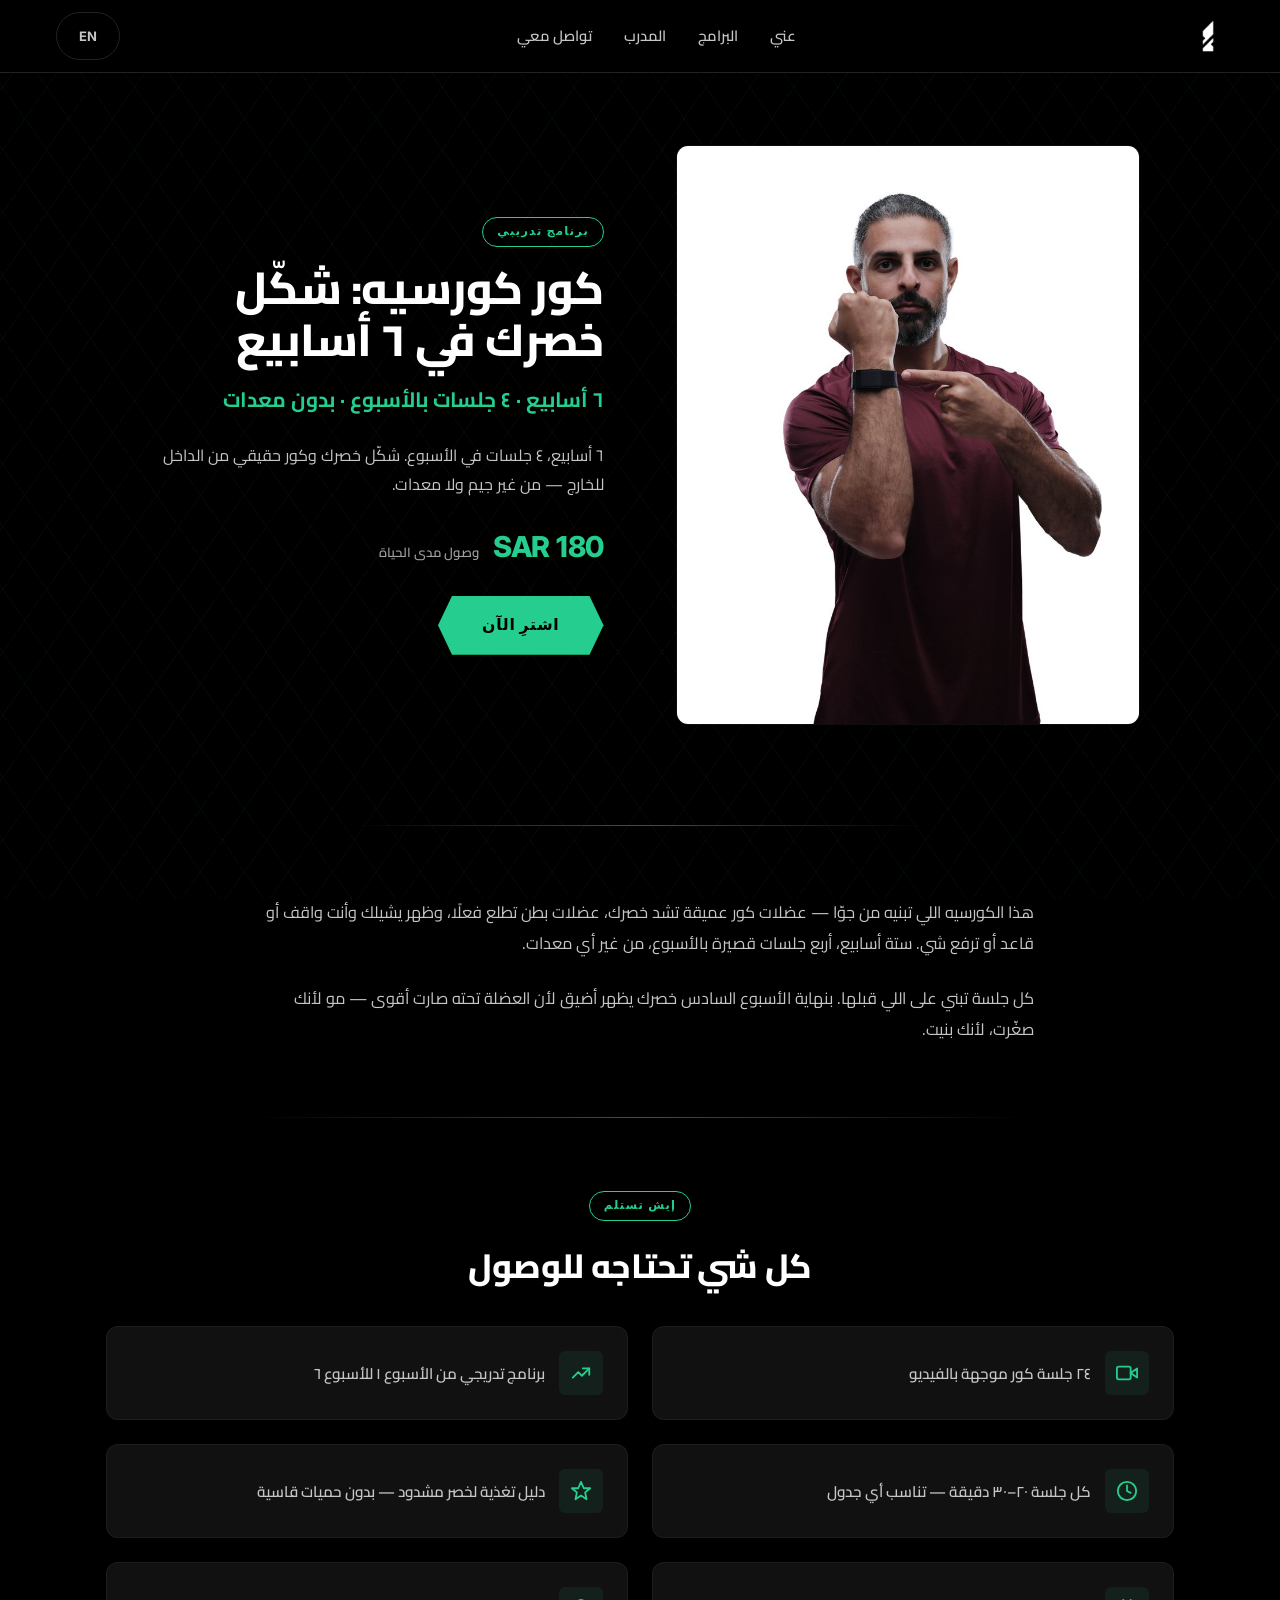
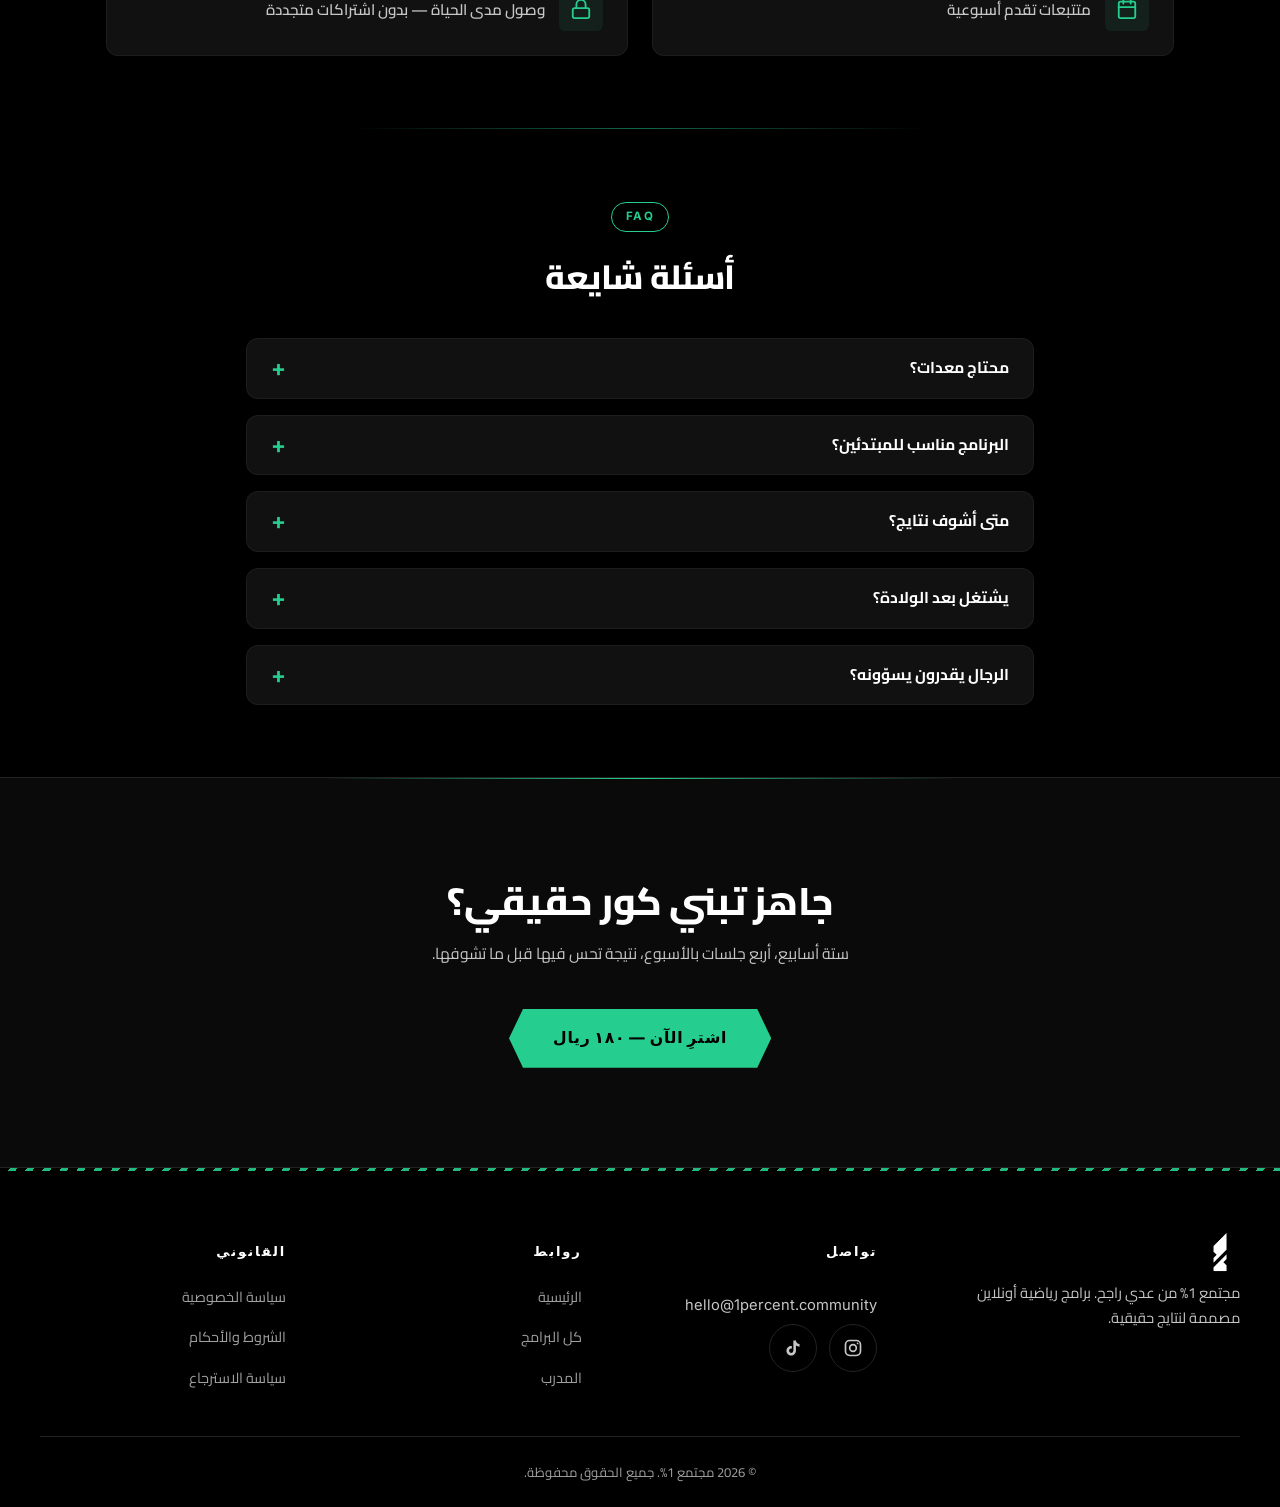
==== corset-core/index.html @ 0f35cfda "Add program landing pages with Buy Now flow Build bilingual subpages for the 3 live programs (corset" ====
<!DOCTYPE html>
<html lang="ar" dir="rtl">
<head>
<meta charset="utf-8">
<meta name="viewport" content="width=device-width, initial-scale=1, maximum-scale=1">
<title>Corset Core — 1% Community</title>
<meta name="description" content="6 weeks, 4 sessions a week. Sculpt your waist and build a real core from the inside out — no gym, no equipment.">
<meta property="og:title" content="Corset Core: 6-Week Waist & Ab Sculpt">
<meta property="og:description" content="Sculpt your waist, build a real core — 6 weeks, no equipment.">
<meta property="og:type" content="website">
<meta property="og:url" content="https://training.1percent.community/corset-core/">
<meta property="og:image" content="/assets/images/program_3.jpg">
<link rel="icon" type="image/png" href="/favicon.png">
<link rel="alternate icon" href="/favicon.ico">
<link rel="apple-touch-icon" href="/favicon.png">
<link rel="preconnect" href="https://fonts.googleapis.com">
<link rel="preconnect" href="https://fonts.gstatic.com" crossorigin>
<link href="https://fonts.googleapis.com/css2?family=Cairo:wght@400;600;700;800&family=Inter:wght@400;600;700;800&display=swap" rel="stylesheet">
<link rel="stylesheet" href="/assets/css/style.css">
</head>
<body>

<!-- ==================== Header ==================== -->
<header class="site-header" id="top">
  <div class="header-inner">
    <a href="/" class="logo" aria-label="1% Community">
      <img src="/assets/images/logo_white.png" alt="1% Community" width="160" height="40">
    </a>

    <nav class="site-nav" id="site-nav" aria-label="Primary">
      <a class="nav-link" href="/#about">
        <span data-lang="ar">عني</span>
        <span data-lang="en">About me</span>
      </a>
      <a class="nav-link" href="/#programs">
        <span data-lang="ar">البرامج</span>
        <span data-lang="en">Programs</span>
      </a>
      <a class="nav-link" href="/#trainer">
        <span data-lang="ar">المدرب</span>
        <span data-lang="en">Coach</span>
      </a>
      <a class="nav-link" href="/#contact">
        <span data-lang="ar">تواصل معي</span>
        <span data-lang="en">Contact me</span>
      </a>
    </nav>

    <div class="header-actions">
      <button id="nav-toggle" class="btn-nav-toggle" type="button" aria-label="Toggle menu" aria-controls="site-nav" aria-expanded="false">
        <svg viewBox="0 0 24 24" aria-hidden="true" fill="none" stroke="currentColor" stroke-width="2" stroke-linecap="round">
          <line x1="3" y1="6" x2="21" y2="6"/>
          <line x1="3" y1="12" x2="21" y2="12"/>
          <line x1="3" y1="18" x2="21" y2="18"/>
        </svg>
      </button>
      <button id="lang-toggle" class="btn-lang" type="button" aria-label="Toggle language">
        <span data-lang="ar">EN</span>
        <span data-lang="en">عربي</span>
      </button>
    </div>
  </div>
</header>

<!-- ==================== Program Hero ==================== -->
<section class="program-hero">
  <div class="program-hero-inner">
    <figure class="program-hero-photo">
      <img src="/assets/images/program_3.jpg" alt="Corset Core"
           data-editable-src="programs.corset_core.image">
    </figure>
    <div class="program-hero-body">
      <span class="program-hero-kicker">
        <span data-lang="ar">برنامج تدريبي</span>
        <span data-lang="en">Training Program</span>
      </span>
      <h1 class="program-hero-title">
        <span data-lang="ar" data-editable="programs.corset_core.title.ar">كور كورسيه: شكّل خصرك في ٦ أسابيع</span>
        <span data-lang="en" data-editable="programs.corset_core.title.en">Corset Core: 6-Week Waist &amp; Ab Sculpt</span>
      </h1>
      <p class="program-hero-sub">
        <span data-lang="ar">٦ أسابيع · ٤ جلسات بالأسبوع · بدون معدات</span>
        <span data-lang="en">6 Weeks · 4 Sessions a Week · No Equipment</span>
      </p>
      <p class="program-hero-desc">
        <span data-lang="ar" data-editable="programs.corset_core.description.ar">٦ أسابيع، ٤ جلسات في الأسبوع. شكّل خصرك وكور حقيقي من الداخل للخارج — من غير جيم ولا معدات.</span>
        <span data-lang="en" data-editable="programs.corset_core.description.en">6 weeks, 4 sessions a week. Sculpt your waist and build a real core from the inside out — no gym, no equipment.</span>
      </p>
      <div class="program-meta-row">
        <span class="program-meta-price" data-editable="programs.corset_core.price">180 SAR</span>
        <span class="program-meta-duration">
          <span data-lang="ar">وصول مدى الحياة</span>
          <span data-lang="en">Lifetime access</span>
        </span>
      </div>
      <a href="https://buy.stripe.com/28EdR9fWte9c9nid6R77O00" class="btn">
        <span data-lang="ar">اشترِ الآن</span>
        <span data-lang="en">Buy Now</span>
      </a>
    </div>
  </div>
</section>

<!-- ==================== Full Description ==================== -->
<section class="program-description">
  <p>
    <span data-lang="ar">هذا الكورسيه اللي تبنيه من جوّا — عضلات كور عميقة تشد خصرك، عضلات بطن تطلع فعلًا، وظهر يشيلك وأنت واقف أو قاعد أو ترفع شي. ستة أسابيع، أربع جلسات قصيرة بالأسبوع، من غير أي معدات.</span>
    <span data-lang="en">This is the corset you build from the inside — deep core that pulls your midsection in, abs that actually show, a spine that holds you up when you stand, sit, and lift. Six weeks, four short sessions a week, no equipment.</span>
  </p>
  <p>
    <span data-lang="ar">كل جلسة تبني على اللي قبلها. بنهاية الأسبوع السادس خصرك يظهر أضيق لأن العضلة تحته صارت أقوى — مو لأنك صغّرت، لأنك بنيت.</span>
    <span data-lang="en">Every session stacks on the last. By week six your waist looks narrower because the muscle underneath it got stronger — not because you got smaller, because you got built.</span>
  </p>
</section>

<!-- ==================== What You Get ==================== -->
<section class="benefits-section">
  <div class="section-head">
    <span class="section-label">
      <span data-lang="ar">إيش تستلم</span>
      <span data-lang="en">What you get</span>
    </span>
    <h2 class="section-title">
      <span data-lang="ar">كل شي تحتاجه للوصول</span>
      <span data-lang="en">Everything you need to finish</span>
    </h2>
  </div>

  <div class="benefits-grid">
    <div class="benefit-item">
      <div class="benefit-icon" aria-hidden="true">
        <svg viewBox="0 0 24 24" fill="none" stroke="currentColor" stroke-width="2" stroke-linecap="round" stroke-linejoin="round">
          <polygon points="23 7 16 12 23 17 23 7"/>
          <rect x="1" y="5" width="15" height="14" rx="2" ry="2"/>
        </svg>
      </div>
      <p class="benefit-text">
        <span data-lang="ar">٢٤ جلسة كور موجهة بالفيديو</span>
        <span data-lang="en">24 guided core sessions on HD video</span>
      </p>
    </div>

    <div class="benefit-item">
      <div class="benefit-icon" aria-hidden="true">
        <svg viewBox="0 0 24 24" fill="none" stroke="currentColor" stroke-width="2" stroke-linecap="round" stroke-linejoin="round">
          <polyline points="3 17 9 11 13 15 21 7"/>
          <polyline points="14 7 21 7 21 14"/>
        </svg>
      </div>
      <p class="benefit-text">
        <span data-lang="ar">برنامج تدريجي من الأسبوع ١ للأسبوع ٦</span>
        <span data-lang="en">Progressive 6-week ladder — week 1 to week 6</span>
      </p>
    </div>

    <div class="benefit-item">
      <div class="benefit-icon" aria-hidden="true">
        <svg viewBox="0 0 24 24" fill="none" stroke="currentColor" stroke-width="2" stroke-linecap="round" stroke-linejoin="round">
          <circle cx="12" cy="12" r="10"/>
          <polyline points="12 6 12 12 16 14"/>
        </svg>
      </div>
      <p class="benefit-text">
        <span data-lang="ar">كل جلسة ٢٠–٣٠ دقيقة — تناسب أي جدول</span>
        <span data-lang="en">20–30 minute sessions — fits any schedule</span>
      </p>
    </div>

    <div class="benefit-item">
      <div class="benefit-icon" aria-hidden="true">
        <svg viewBox="0 0 24 24" fill="none" stroke="currentColor" stroke-width="2" stroke-linecap="round" stroke-linejoin="round">
          <path d="M12 2l3 7h7l-5.5 4.5L18 21l-6-4-6 4 1.5-7.5L2 9h7z"/>
        </svg>
      </div>
      <p class="benefit-text">
        <span data-lang="ar">دليل تغذية لخصر مشدود — بدون حميات قاسية</span>
        <span data-lang="en">Lean-midsection nutrition guide — no crash diets</span>
      </p>
    </div>

    <div class="benefit-item">
      <div class="benefit-icon" aria-hidden="true">
        <svg viewBox="0 0 24 24" fill="none" stroke="currentColor" stroke-width="2" stroke-linecap="round" stroke-linejoin="round">
          <rect x="3" y="4" width="18" height="18" rx="2" ry="2"/>
          <line x1="16" y1="2" x2="16" y2="6"/>
          <line x1="8" y1="2" x2="8" y2="6"/>
          <line x1="3" y1="10" x2="21" y2="10"/>
        </svg>
      </div>
      <p class="benefit-text">
        <span data-lang="ar">متتبعات تقدم أسبوعية</span>
        <span data-lang="en">Weekly progress trackers</span>
      </p>
    </div>

    <div class="benefit-item">
      <div class="benefit-icon" aria-hidden="true">
        <svg viewBox="0 0 24 24" fill="none" stroke="currentColor" stroke-width="2" stroke-linecap="round" stroke-linejoin="round">
          <rect x="3" y="11" width="18" height="11" rx="2" ry="2"/>
          <path d="M7 11V7a5 5 0 0 1 10 0v4"/>
        </svg>
      </div>
      <p class="benefit-text">
        <span data-lang="ar">وصول مدى الحياة — بدون اشتراكات متجددة</span>
        <span data-lang="en">Lifetime access — no recurring fees</span>
      </p>
    </div>
  </div>
</section>

<!-- ==================== FAQ ==================== -->
<section class="faq-section">
  <div class="section-head">
    <span class="section-label">FAQ</span>
    <h2 class="section-title">
      <span data-lang="ar">أسئلة شايعة</span>
      <span data-lang="en">Common questions</span>
    </h2>
  </div>

  <div class="faq-list">
    <details class="faq-item">
      <summary>
        <span data-lang="ar">محتاج معدات؟</span>
        <span data-lang="en">Do I need equipment?</span>
      </summary>
      <div class="faq-answer">
        <span data-lang="ar">لا. بس سجادة تمرين — البرنامج كله بوزن الجسم.</span>
        <span data-lang="en">No. Just a mat — the whole program is bodyweight-only.</span>
      </div>
    </details>

    <details class="faq-item">
      <summary>
        <span data-lang="ar">البرنامج مناسب للمبتدئين؟</span>
        <span data-lang="en">Is this for beginners?</span>
      </summary>
      <div class="faq-answer">
        <span data-lang="ar">ايوه. كل تمرين له نسخة أسهل — الأسبوع الأول يفترض إنك من الصفر.</span>
        <span data-lang="en">Yes. Every move has a scaled version — week 1 assumes zero experience.</span>
      </div>
    </details>

    <details class="faq-item">
      <summary>
        <span data-lang="ar">متى أشوف نتايج؟</span>
        <span data-lang="en">When will I see results?</span>
      </summary>
      <div class="faq-answer">
        <span data-lang="ar">أغلب المتدربين يحسّون بتفعيل الكور بالأسبوع الثالث، وتغيير واضح بالخصر من الأسبوع الخامس للسادس.</span>
        <span data-lang="en">Most people feel their core lock in by week 3 and see visible waist change by week 5–6.</span>
      </div>
    </details>

    <details class="faq-item">
      <summary>
        <span data-lang="ar">يشتغل بعد الولادة؟</span>
        <span data-lang="en">Does it work postpartum?</span>
      </summary>
      <div class="faq-answer">
        <span data-lang="ar">ايوه — التدريج العميق للكور مصمم خصيصًا لاستعادة قوة الكور بعد الولادة. ابدأي من الأسبوع الأول من غير قفز.</span>
        <span data-lang="en">Yes — the deep-core progression is built for restoring core strength postpartum. Start from week 1 and don't skip ahead.</span>
      </div>
    </details>

    <details class="faq-item">
      <summary>
        <span data-lang="ar">الرجال يقدرون يسوّونه؟</span>
        <span data-lang="en">Can men do this program?</span>
      </summary>
      <div class="faq-answer">
        <span data-lang="ar">أكيد. "الكور كورسيه" اسم — التدريب مبني على تشريح كور متطابق للجنسين.</span>
        <span data-lang="en">Absolutely. "Corset core" is naming — the training is built on core anatomy that's identical across genders.</span>
      </div>
    </details>
  </div>
</section>

<!-- ==================== Final CTA ==================== -->
<section class="program-final-cta">
  <h2>
    <span data-lang="ar">جاهز تبني كور حقيقي؟</span>
    <span data-lang="en">Ready to build a real core?</span>
  </h2>
  <p>
    <span data-lang="ar">ستة أسابيع، أربع جلسات بالأسبوع، نتيجة تحس فيها قبل ما تشوفها.</span>
    <span data-lang="en">Six weeks, four sessions a week, a result you'll feel before you see it.</span>
  </p>
  <a href="https://buy.stripe.com/28EdR9fWte9c9nid6R77O00" class="btn">
    <span data-lang="ar">اشترِ الآن — ١٨٠ ريال</span>
    <span data-lang="en">Buy Now — 180 SAR</span>
  </a>
</section>

<!-- ==================== Footer ==================== -->
<footer class="site-footer" id="contact">
  <div class="footer-inner">

    <div class="footer-col footer-brand">
      <a href="/" class="logo" aria-label="1% Community">
        <img src="/assets/images/logo_white.png" alt="1% Community" width="180" height="40">
      </a>
      <p class="footer-tagline">
        <span data-lang="ar">مجتمع 1% من عدي راجح. برامج رياضية أونلاين مصممة لنتايج حقيقية.</span>
        <span data-lang="en">1% Community by Odai Rajeh. Premium online fitness programs designed for real results.</span>
      </p>
    </div>

    <div class="footer-col footer-contact-col">
      <h4>
        <span data-lang="ar">تواصل</span>
        <span data-lang="en">Get in touch</span>
      </h4>

      <a class="footer-email" href="mailto:hello@1percent.community">
        hello@1percent.community
      </a>

      <nav class="footer-socials" aria-label="Social">
        <a class="social-link" href="https://instagram.com/1percent_community" target="_blank" rel="noopener" aria-label="Instagram">
          <svg viewBox="0 0 24 24" aria-hidden="true" fill="none" stroke="currentColor" stroke-width="2" stroke-linecap="round" stroke-linejoin="round">
            <rect x="3" y="3" width="18" height="18" rx="5"/>
            <circle cx="12" cy="12" r="4"/>
            <circle cx="17.5" cy="6.5" r="1" fill="currentColor" stroke="none"/>
          </svg>
        </a>
        <a class="social-link" href="https://tiktok.com/@1percent_community" target="_blank" rel="noopener" aria-label="TikTok">
          <svg viewBox="0 0 24 24" aria-hidden="true" fill="currentColor">
            <path d="M16.6 5.82a4.28 4.28 0 0 1-1.06-2.82h-3.09v12.4a2.59 2.59 0 0 1-2.59 2.5 2.6 2.6 0 0 1-2.6-2.6c0-1.72 1.66-3.01 3.37-2.48V9.66c-3.45-.46-6.47 2.22-6.47 5.64 0 3.33 2.76 5.7 5.69 5.7 3.14 0 5.69-2.55 5.69-5.7V9.01a7.35 7.35 0 0 0 4.3 1.38V7.3s-1.88.09-3.24-1.48z"/>
          </svg>
        </a>
      </nav>
    </div>

    <div class="footer-col">
      <h4>
        <span data-lang="ar">روابط</span>
        <span data-lang="en">Links</span>
      </h4>
      <ul class="footer-links">
        <li><a href="/">
          <span data-lang="ar">الرئيسية</span>
          <span data-lang="en">Home</span>
        </a></li>
        <li><a href="/#programs">
          <span data-lang="ar">كل البرامج</span>
          <span data-lang="en">All programs</span>
        </a></li>
        <li><a href="/#trainer">
          <span data-lang="ar">المدرب</span>
          <span data-lang="en">Coach</span>
        </a></li>
      </ul>
    </div>

    <div class="footer-col">
      <h4>
        <span data-lang="ar">القانوني</span>
        <span data-lang="en">Legal</span>
      </h4>
      <ul class="footer-links">
        <li><a href="/privacy.html">
          <span data-lang="ar">سياسة الخصوصية</span>
          <span data-lang="en">Privacy Policy</span>
        </a></li>
        <li><a href="/terms.html">
          <span data-lang="ar">الشروط والأحكام</span>
          <span data-lang="en">Terms of Service</span>
        </a></li>
        <li><a href="/refund.html">
          <span data-lang="ar">سياسة الاسترجاع</span>
          <span data-lang="en">Refund Policy</span>
        </a></li>
      </ul>
    </div>

  </div>

  <div class="footer-bottom">
    <span data-lang="ar">© 2026 مجتمع 1%. جميع الحقوق محفوظة.</span>
    <span data-lang="en">© 2026 1% Community. All rights reserved.</span>
  </div>
</footer>

<script src="/assets/js/main.js" defer></script>
</body>
</html>
---- assets/css/style.css ----
/* 1pc-training-site — design-parity build (mobile-first, bilingual RTL/LTR).
   Visual language ported from retreats.1percent.community (website_templates.py). */

:root {
  --bg: #000000;
  --bg-2: #0A0A0A;
  --card: #111111;
  --text: #FFFFFF;
  --text-dim: #C6C6C6;
  --text-muted: #A0A0A0;
  --accent: #25CE8E;
  --accent-soft: rgba(37, 206, 142, 0.15);
  --accent-softer: rgba(37, 206, 142, 0.08);
  --accent-watermark: rgba(37, 206, 142, 0.04);
  --border: #222222;
  --border-faint: rgba(255, 255, 255, 0.05);

  --space-xs: 8px;
  --space-sm: 16px;
  --space-md: 24px;
  --space-lg: 40px;
  --space-xl: 72px;
  --space-2xl: 100px;

  --radius-sm: 6px;
  --radius-md: 12px;
  --radius-lg: 20px;
  --tap: 48px;

  --ease: cubic-bezier(0.4, 0, 0.2, 1);
  --t: 0.3s var(--ease);

  --font-ar: 'Cairo', system-ui, sans-serif;
  --font-en: 'Inter', system-ui, sans-serif;
}

*,
*::before,
*::after { box-sizing: border-box; margin: 0; padding: 0; }

html {
  -webkit-text-size-adjust: 100%;
  scroll-behavior: smooth;
  scroll-padding-top: 88px;
}
html, body { width: 100%; max-width: 100%; overflow-x: hidden; }

body {
  background: var(--bg);
  color: var(--text);
  font: 16px/1.7 var(--font-ar);
  min-height: 100vh;
  -webkit-font-smoothing: antialiased;
  position: relative;
}
/* Signature diagonal grid watermark — ported from the retreats build. */
body::before {
  content: "";
  position: fixed;
  inset: 0;
  pointer-events: none;
  z-index: 0;
  background:
    repeating-linear-gradient(-55deg,
      var(--accent-watermark) 0 1px, transparent 1px 36px),
    repeating-linear-gradient(55deg,
      var(--accent-watermark) 0 1px, transparent 1px 36px);
  opacity: 1;
}
html[lang="en"] body { font-family: var(--font-en); }
body > * { position: relative; z-index: 1; }
img { max-width: 100%; height: auto; display: block; }
a { color: inherit; text-decoration: none; }
button { cursor: pointer; font: inherit; color: inherit; background: transparent; border: 0; }

/* ── Language visibility — flips off html[lang] ───────────────────────── */
html[lang="ar"] [data-lang="en"] { display: none; }
html[lang="en"] [data-lang="ar"] { display: none; }

/* ══════════════════════════════════════════════════════════════════════
   HEADER — frosted glass, logo image + nav + lang toggle
   ══════════════════════════════════════════════════════════════════════ */
.site-header {
  position: sticky;
  top: 0;
  z-index: 100;
  background: rgba(0, 0, 0, 0.85);
  backdrop-filter: blur(20px);
  -webkit-backdrop-filter: blur(20px);
  border-bottom: 1px solid var(--border);
}
.header-inner {
  width: 100%;
  max-width: 1200px;
  margin: 0 auto;
  padding: 12px var(--space-sm);
  display: flex;
  align-items: center;
  justify-content: space-between;
  gap: var(--space-sm);
}
.logo {
  display: inline-flex;
  align-items: center;
  height: 40px;
  flex: 0 0 auto;
}
.logo img {
  height: 32px;
  width: auto;
  display: block;
}
.site-nav {
  display: none;
  position: absolute;
  top: 100%;
  left: 0;
  right: 0;
  background: rgba(0, 0, 0, 0.97);
  backdrop-filter: blur(20px);
  -webkit-backdrop-filter: blur(20px);
  border-bottom: 1px solid var(--border);
  flex-direction: column;
  padding: var(--space-xs) var(--space-sm) var(--space-sm);
  gap: 2px;
}
.site-header.nav-open .site-nav { display: flex; }
.nav-link {
  color: var(--text-dim);
  font-weight: 600;
  font-size: 0.95rem;
  padding: 12px var(--space-sm);
  min-height: var(--tap);
  display: flex;
  align-items: center;
  border-radius: var(--radius-sm);
  transition: color var(--t), background var(--t);
}
.nav-link:hover, .nav-link:focus-visible {
  color: var(--accent);
  background: var(--accent-softer);
}
.header-actions {
  display: flex;
  align-items: center;
  gap: 8px;
  flex: 0 0 auto;
}
.btn-nav-toggle {
  display: inline-flex;
  align-items: center;
  justify-content: center;
  width: var(--tap);
  height: var(--tap);
  border: 1px solid var(--border);
  border-radius: 999px;
  color: var(--text-dim);
  transition: color var(--t), border-color var(--t);
}
.btn-nav-toggle:hover { color: var(--accent); border-color: var(--accent); }
.btn-nav-toggle svg { width: 22px; height: 22px; }
.btn-lang {
  border: 1px solid var(--border);
  color: var(--text-dim);
  padding: 10px 16px;
  border-radius: 999px;
  font: 700 13px var(--font-en);
  min-height: var(--tap);
  min-width: 64px;
  transition: color var(--t), border-color var(--t);
}
.btn-lang:hover { color: var(--accent); border-color: var(--accent); }

/* ══════════════════════════════════════════════════════════════════════
   HERO — mobile: stacked, image on top, text below.
   Desktop (≥768px): 2-column split, image one side, text the other.
   ══════════════════════════════════════════════════════════════════════ */
.hero {
  position: relative;
  padding: 0 0 var(--space-xl);
  text-align: center;
  overflow: hidden;
}
.hero-img-wrap {
  position: relative;
  width: 100%;
  max-width: 100%;
  aspect-ratio: 9 / 16;
  max-height: 70vh;
  overflow: hidden;
  background: linear-gradient(180deg, #1a1a1a 0%, #0a0a0a 100%);
  margin: 0 0 var(--space-lg);
}
.hero-img-wrap img {
  width: 100%;
  height: 100%;
  object-fit: cover;
  object-position: center;
}
.hero-body {
  padding: 0 var(--space-sm);
  max-width: 720px;
  margin: 0 auto;
}
.hero-badge {
  display: inline-block;
  padding: 6px 18px;
  border: 1px solid var(--accent);
  color: var(--accent);
  border-radius: 999px;
  font-size: 0.78rem;
  font-weight: 700;
  letter-spacing: 0.08em;
  text-transform: uppercase;
  font-family: var(--font-en);
  margin: 0 0 var(--space-md);
}
.hero-title {
  font-size: 2.25rem;
  font-weight: 800;
  line-height: 1.15;
  margin: 0 0 var(--space-xs);
  color: var(--text);
  word-wrap: break-word;
  letter-spacing: -0.01em;
}
.hero-sub {
  color: var(--accent);
  font-weight: 700;
  font-size: 1.1rem;
  margin: 0 0 var(--space-sm);
}
.hero-desc {
  color: var(--text-dim);
  font-size: 0.98rem;
  margin: 0 auto var(--space-lg);
  max-width: 560px;
  line-height: 1.75;
}

/* ══════════════════════════════════════════════════════════════════════
   BUTTONS — primary hexagonal CTA + outline variant
   ══════════════════════════════════════════════════════════════════════ */
.btn {
  display: inline-block;
  padding: 16px 44px;
  min-height: var(--tap);
  background: var(--accent);
  color: #000;
  font-weight: 800;
  font-size: 0.98rem;
  font-family: var(--font-en);
  text-transform: uppercase;
  letter-spacing: 0.05em;
  clip-path: polygon(14px 0, calc(100% - 14px) 0, 100% 50%, calc(100% - 14px) 100%, 14px 100%, 0 50%);
  transition: filter var(--t), transform var(--t);
  will-change: transform;
}
.btn:hover { filter: brightness(1.1); transform: translateY(-3px); }
.btn:active { transform: translateY(0); }

.btn-outline {
  display: inline-block;
  padding: 14px 40px;
  min-height: var(--tap);
  background: transparent;
  color: var(--accent);
  border: 2px solid var(--accent);
  border-radius: var(--radius-sm);
  font-weight: 700;
  font-size: 0.95rem;
  font-family: var(--font-en);
  letter-spacing: 0.04em;
  transition: background var(--t), filter var(--t), transform var(--t);
}
.btn-outline:hover {
  background: var(--accent-softer);
  filter: brightness(1.1);
  transform: translateY(-3px);
}

/* ══════════════════════════════════════════════════════════════════════
   SECTION SHELL — alternating surface, horizontal accent divider above
   ══════════════════════════════════════════════════════════════════════ */
.section {
  padding: var(--space-xl) var(--space-sm);
  width: 100%;
  max-width: 1200px;
  margin: 0 auto;
  position: relative;
}
.section::before {
  content: "";
  position: absolute;
  top: 0;
  left: 15%;
  right: 15%;
  height: 1px;
  background: linear-gradient(90deg, transparent, var(--accent), transparent);
  opacity: 0.5;
}
.section-label {
  display: inline-block;
  padding: 4px 14px;
  border: 1px solid var(--accent);
  color: var(--accent);
  border-radius: 999px;
  font-size: 0.72rem;
  font-weight: 700;
  letter-spacing: 0.1em;
  text-transform: uppercase;
  font-family: var(--font-en);
  margin: 0 0 var(--space-md);
}
.section-title {
  font-size: 1.65rem;
  font-weight: 800;
  margin: 0 auto var(--space-sm);
  text-align: center;
  max-width: 760px;
  line-height: 1.25;
  letter-spacing: -0.01em;
}
.section-sub {
  color: var(--text-dim);
  text-align: center;
  margin: 0 auto var(--space-lg);
  max-width: 600px;
  font-size: 0.98rem;
  line-height: 1.75;
}
.section-head {
  text-align: center;
  margin-bottom: var(--space-lg);
}

/* ── About strip (quiet surface, no divider) ──────────────────────────── */
.about-strip {
  background: var(--bg-2);
  padding: var(--space-xl) var(--space-sm);
  text-align: center;
  border-top: 1px solid var(--border);
  border-bottom: 1px solid var(--border);
  position: relative;
}
.about-strip img {
  width: 100%;
  max-width: 460px;
  max-height: 360px;
  object-fit: cover;
  margin: 0 auto var(--space-md);
  border-radius: var(--radius-md);
  border: 1px solid var(--border-faint);
}
.about-strip p {
  max-width: 640px;
  margin: 0 auto;
  color: var(--text-dim);
  font-size: 1.02rem;
  line-height: 1.85;
}

/* ══════════════════════════════════════════════════════════════════════
   PROGRAM CARDS — signature left accent bar reveal on hover
   ══════════════════════════════════════════════════════════════════════ */
.programs-grid {
  display: grid;
  grid-template-columns: 1fr;
  gap: var(--space-md);
}
.program-card {
  position: relative;
  background: var(--card);
  border: 1px solid var(--border-faint);
  border-radius: var(--radius-md);
  overflow: hidden;
  transition: border-color var(--t), transform var(--t);
  display: block;
}
/* The left accent bar — slides up to 100% on hover. In RTL, flip to the right. */
.program-card::before {
  content: "";
  position: absolute;
  top: 0;
  inset-inline-start: 0;
  width: 3px;
  height: 0;
  background: var(--accent);
  transition: height var(--t);
  z-index: 2;
}
.program-card:hover {
  border-color: var(--accent-soft);
  transform: translateY(-4px);
}
.program-card:hover::before { height: 100%; }
.program-img {
  width: 100%;
  aspect-ratio: 16 / 10;
  background: linear-gradient(135deg, #1c1c1c 0%, #0a0a0a 100%);
  object-fit: cover;
}
.program-body {
  padding: var(--space-md) var(--space-md) calc(var(--space-md) + 4px);
  text-align: start;
}
.program-title {
  font-size: 1.15rem;
  font-weight: 800;
  margin: 0 0 var(--space-xs);
  letter-spacing: -0.01em;
}
.program-desc {
  color: var(--text-dim);
  font-size: 0.92rem;
  margin: 0 0 var(--space-sm);
  line-height: 1.7;
}
.program-price {
  color: var(--accent);
  font-weight: 800;
  font-family: var(--font-en);
  font-size: 1.15rem;
  margin: 0 0 var(--space-sm);
  letter-spacing: 0.01em;
}
.program-cta {
  display: block;
  padding: 13px 16px;
  min-height: var(--tap);
  background: transparent;
  color: var(--accent);
  border: 1.5px solid var(--accent);
  border-radius: var(--radius-sm);
  text-align: center;
  font-weight: 700;
  font-size: 0.92rem;
  letter-spacing: 0.02em;
  transition: background var(--t), color var(--t), transform var(--t);
}
.program-cta:hover {
  background: var(--accent);
  color: #000;
  transform: translateY(-2px);
}

/* ══════════════════════════════════════════════════════════════════════
   WHY cards — flat, icon-forward, matches retreats benefit grid
   ══════════════════════════════════════════════════════════════════════ */
.why-grid {
  display: grid;
  grid-template-columns: 1fr;
  gap: var(--space-md);
}
.why-card {
  padding: var(--space-md) var(--space-sm);
  text-align: center;
  background: var(--card);
  border: 1px solid var(--border-faint);
  border-radius: var(--radius-md);
  transition: border-color var(--t), transform var(--t);
}
.why-card:hover {
  border-color: var(--accent-soft);
  transform: translateY(-3px);
}
.why-icon {
  width: 56px;
  height: 56px;
  margin: 0 auto var(--space-sm);
  color: var(--accent);
  display: flex;
  align-items: center;
  justify-content: center;
  background: var(--accent-softer);
  border-radius: var(--radius-md);
}
.why-icon svg { width: 28px; height: 28px; display: block; }
.why-title {
  font-size: 1.05rem;
  font-weight: 800;
  margin: 0 0 var(--space-xs);
  letter-spacing: -0.005em;
}
.why-desc {
  color: var(--text-dim);
  font-size: 0.92rem;
  line-height: 1.7;
}

/* ══════════════════════════════════════════════════════════════════════
   TESTIMONIALS
   ══════════════════════════════════════════════════════════════════════ */
.testimonials {
  display: grid;
  grid-template-columns: 1fr;
  gap: var(--space-md);
}
.quote {
  background: var(--card);
  padding: var(--space-md);
  border-radius: var(--radius-md);
  border: 1px solid var(--border-faint);
  position: relative;
  transition: border-color var(--t), transform var(--t);
}
.quote:hover {
  border-color: var(--accent-soft);
  transform: translateY(-3px);
}
.quote::before {
  content: "\201C";
  position: absolute;
  top: 8px;
  inset-inline-start: 14px;
  color: var(--accent);
  font-size: 2.6rem;
  line-height: 1;
  font-family: var(--font-en);
  opacity: 0.6;
}
.quote-text {
  color: var(--text-dim);
  font-size: 0.96rem;
  line-height: 1.8;
  margin: var(--space-sm) 0 var(--space-sm);
  padding-inline-start: 20px;
}
.quote-author {
  color: var(--accent);
  font-weight: 700;
  font-size: 0.85rem;
  font-family: var(--font-en);
  padding-inline-start: 20px;
}

/* ══════════════════════════════════════════════════════════════════════
   FINAL CTA
   ══════════════════════════════════════════════════════════════════════ */
.final-cta {
  background: var(--bg-2);
  padding: var(--space-2xl) var(--space-sm);
  text-align: center;
  border-top: 1px solid var(--border);
  position: relative;
}
.final-cta::before {
  content: "";
  position: absolute;
  top: 0;
  left: 25%;
  right: 25%;
  height: 1px;
  background: linear-gradient(90deg, transparent, var(--accent), transparent);
}
.final-cta img {
  width: 100%;
  max-width: 640px;
  max-height: 400px;
  object-fit: cover;
  margin: 0 auto var(--space-md);
  border-radius: var(--radius-md);
  display: block;
  border: 1px solid var(--border-faint);
}
.final-cta h2 {
  font-size: 1.9rem;
  font-weight: 800;
  max-width: 640px;
  margin: 0 auto var(--space-sm);
  line-height: 1.2;
  letter-spacing: -0.01em;
}
.final-cta p {
  color: var(--text-dim);
  margin: 0 auto var(--space-lg);
  max-width: 520px;
  font-size: 0.98rem;
  line-height: 1.8;
}

/* ══════════════════════════════════════════════════════════════════════
   FOOTER — multi-column, signature accent stripe on top
   ══════════════════════════════════════════════════════════════════════ */
.site-footer {
  background: var(--bg);
  padding: var(--space-xl) var(--space-sm) var(--space-md);
  border-top: 1px solid var(--border);
  position: relative;
  color: var(--text-muted);
  font-size: 0.9rem;
}
.site-footer::before {
  content: "";
  position: absolute;
  top: 0;
  left: 0;
  right: 0;
  height: 3px;
  background: repeating-linear-gradient(
    -55deg,
    var(--accent) 0 6px,
    transparent 6px 14px
  );
  opacity: 0.9;
}
.footer-inner {
  max-width: 1200px;
  margin: 0 auto;
  display: grid;
  grid-template-columns: 1fr;
  gap: var(--space-lg);
}
.footer-col h4 {
  color: var(--text);
  font-size: 0.82rem;
  font-weight: 800;
  letter-spacing: 0.14em;
  text-transform: uppercase;
  margin-bottom: var(--space-sm);
  font-family: var(--font-en);
}
.footer-brand .logo img { height: 40px; margin-bottom: var(--space-sm); }
.footer-tagline {
  color: var(--text-dim);
  font-size: 0.92rem;
  line-height: 1.7;
  max-width: 320px;
}
.footer-links {
  list-style: none;
  display: flex;
  flex-direction: column;
  gap: 4px;
}
.footer-links a {
  color: var(--text-muted);
  padding: 6px 0;
  display: inline-block;
  transition: color var(--t);
}
.footer-links a:hover { color: var(--accent); }
.footer-socials {
  display: flex;
  align-items: center;
  gap: 12px;
  margin-bottom: var(--space-sm);
}
.social-link {
  display: inline-flex;
  align-items: center;
  justify-content: center;
  width: var(--tap);
  height: var(--tap);
  border: 1px solid var(--border);
  border-radius: 999px;
  color: var(--text-dim);
  transition: color var(--t), border-color var(--t), transform var(--t), background var(--t);
}
.social-link:hover {
  color: var(--accent);
  border-color: var(--accent);
  background: var(--accent-softer);
  transform: translateY(-2px);
}
.social-link svg { width: 20px; height: 20px; }
.sr-only {
  position: absolute;
  width: 1px;
  height: 1px;
  padding: 0;
  margin: -1px;
  overflow: hidden;
  clip: rect(0, 0, 0, 0);
  white-space: nowrap;
  border: 0;
}
.footer-email {
  color: var(--text-dim);
  font-family: var(--font-en);
  font-size: 0.92rem;
  padding: 6px 0;
  display: inline-flex;
  align-items: center;
  transition: color var(--t);
}
.footer-email:hover { color: var(--accent); }
.footer-bottom {
  max-width: 1200px;
  margin: var(--space-lg) auto 0;
  padding-top: var(--space-md);
  border-top: 1px solid var(--border);
  color: var(--text-muted);
  font-size: 0.82rem;
  text-align: center;
}

/* ══════════════════════════════════════════════════════════════════════
   LEGAL PAGES — shared typography
   ══════════════════════════════════════════════════════════════════════ */
.legal-page {
  max-width: 820px;
  margin: 0 auto;
  padding: var(--space-xl) var(--space-sm) var(--space-2xl);
}
.legal-draft-banner {
  background: rgba(234, 179, 8, 0.08);
  border: 1px solid rgba(234, 179, 8, 0.35);
  color: #facc15;
  padding: 12px var(--space-sm);
  border-radius: var(--radius-sm);
  margin-bottom: var(--space-lg);
  font-size: 0.88rem;
  text-align: center;
  font-family: var(--font-en);
  letter-spacing: 0.02em;
}
.legal-page h1 {
  font-size: 2rem;
  font-weight: 800;
  margin-bottom: var(--space-xs);
}
.legal-page .legal-meta {
  color: var(--text-muted);
  font-size: 0.88rem;
  margin-bottom: var(--space-lg);
  font-family: var(--font-en);
}
.legal-page h2 {
  font-size: 1.15rem;
  font-weight: 800;
  margin: var(--space-lg) 0 var(--space-xs);
  color: var(--text);
}
.legal-page p, .legal-page li {
  color: var(--text-dim);
  line-height: 1.85;
  margin-bottom: var(--space-sm);
  font-size: 0.96rem;
}
.legal-page ul, .legal-page ol {
  padding-inline-start: var(--space-md);
  margin-bottom: var(--space-md);
}

/* ══════════════════════════════════════════════════════════════════════
   DATA-VISIBLE — CMS-driven visibility toggle (data-* flag set by patcher)
   ══════════════════════════════════════════════════════════════════════ */
[data-visible="false"] { display: none !important; }

/* ══════════════════════════════════════════════════════════════════════
   ABOUT — multi-paragraph body + 3-stat strip
   ══════════════════════════════════════════════════════════════════════ */
.about-body {
  max-width: 720px;
  margin: 0 auto var(--space-lg);
  text-align: center;
}
.about-paragraph {
  color: var(--text-dim);
  font-size: 1.02rem;
  line-height: 1.85;
  margin-bottom: var(--space-md);
}
.about-paragraph:last-child { margin-bottom: 0; }

.about-stats {
  display: grid;
  grid-template-columns: repeat(3, 1fr);
  gap: var(--space-sm);
  max-width: 720px;
  margin: 0 auto;
  padding: var(--space-md) var(--space-sm);
  border-top: 1px solid var(--border);
  border-bottom: 1px solid var(--border);
}
.about-stat { text-align: center; padding: var(--space-xs) 0; }
.stat-value {
  color: var(--accent);
  font: 800 1.7rem/1 var(--font-en);
  margin-bottom: 6px;
  letter-spacing: -0.02em;
}
.stat-label {
  color: var(--text-muted);
  font-size: 0.78rem;
  font-weight: 600;
  letter-spacing: 0.06em;
  text-transform: uppercase;
  font-family: var(--font-en);
}
html[lang="ar"] .stat-label { font-family: var(--font-ar); letter-spacing: 0; }

/* ══════════════════════════════════════════════════════════════════════
   TRAINER — photo + meta, with data-pos / data-size layout controls
   ══════════════════════════════════════════════════════════════════════ */
.trainer-section { padding-top: var(--space-xl); padding-bottom: var(--space-xl); }
.trainer-layout {
  display: grid;
  grid-template-columns: 1fr;
  gap: var(--space-lg);
  align-items: center;
  max-width: 1000px;
  margin: 0 auto;
}
.trainer-photo {
  margin: 0;
  width: 100%;
  display: flex;
  justify-content: center;
}
.trainer-photo img {
  width: 100%;
  max-width: 420px;
  aspect-ratio: 4 / 5;
  object-fit: cover;
  border-radius: var(--radius-md);
  border: 1px solid var(--border-faint);
}
/* data-size: small|medium|large */
.trainer-section[data-size="small"]  .trainer-photo img { max-width: 260px; }
.trainer-section[data-size="medium"] .trainer-photo img { max-width: 340px; }
.trainer-section[data-size="large"]  .trainer-photo img { max-width: 460px; }

.trainer-meta {
  text-align: center;
}
.trainer-name {
  font-size: 1.35rem;
  font-weight: 800;
  margin: 0 0 6px;
  letter-spacing: -0.01em;
}
.trainer-role {
  color: var(--accent);
  font-size: 0.95rem;
  font-weight: 700;
  margin: 0 0 var(--space-sm);
  font-family: var(--font-en);
}
html[lang="ar"] .trainer-role { font-family: var(--font-ar); }
.trainer-bio {
  color: var(--text-dim);
  font-size: 0.98rem;
  line-height: 1.8;
  margin: 0 auto var(--space-md);
  max-width: 520px;
}
.trainer-social {
  display: flex;
  justify-content: center;
  gap: 12px;
}

/* ══════════════════════════════════════════════════════════════════════
   CONTACT FORM — static, mailto-backed
   ══════════════════════════════════════════════════════════════════════ */
.footer-contact-col h4 { margin-bottom: var(--space-md); }
.contact-form {
  display: flex;
  flex-direction: column;
  gap: var(--space-sm);
  margin-bottom: var(--space-md);
}
.contact-field {
  display: flex;
  flex-direction: column;
  gap: 6px;
}
.contact-field-label {
  font-size: 0.78rem;
  font-weight: 700;
  letter-spacing: 0.08em;
  text-transform: uppercase;
  color: var(--text-muted);
  font-family: var(--font-en);
}
html[lang="ar"] .contact-field-label { font-family: var(--font-ar); letter-spacing: 0; }
.contact-field input,
.contact-field textarea {
  background: var(--card);
  border: 1px solid var(--border);
  border-radius: var(--radius-sm);
  color: var(--text);
  padding: 10px 12px;
  font: 400 0.95rem var(--font-en);
  transition: border-color var(--t), box-shadow var(--t);
}
html[lang="ar"] .contact-field input,
html[lang="ar"] .contact-field textarea { font-family: var(--font-ar); }
.contact-field input:focus,
.contact-field textarea:focus {
  outline: none;
  border-color: var(--accent);
  box-shadow: 0 0 0 3px var(--accent-softer);
}
.contact-field textarea { resize: vertical; min-height: 88px; }
.contact-submit { align-self: flex-start; padding: 12px 28px; font-size: 0.9rem; }

/* ══════════════════════════════════════════════════════════════════════
   DESKTOP BREAKPOINTS
   ══════════════════════════════════════════════════════════════════════ */
@media (min-width: 768px) {
  body { font-size: 17px; }
  .hero-title { font-size: 3.2rem; }
  .hero-sub { font-size: 1.3rem; }
  .hero-desc { font-size: 1.05rem; }
  .section { padding: var(--space-2xl) var(--space-sm); }
  .section-title { font-size: 2.1rem; }
  .final-cta h2 { font-size: 2.6rem; }
  .programs-grid { grid-template-columns: 1fr 1fr; }
  .why-grid { grid-template-columns: repeat(2, 1fr); }
  .testimonials { grid-template-columns: 1fr 1fr; }
  /* 2-column split: image 50%, text 50%. Grid flow respects html[dir],
     so in RTL the image lands on the right automatically. */
  .hero {
    display: grid;
    grid-template-columns: 1fr 1fr;
    gap: var(--space-xl);
    align-items: center;
    max-width: 1200px;
    margin: 0 auto;
    padding: var(--space-xl) var(--space-lg);
    text-align: start;
  }
  .hero-img-wrap {
    width: 100%;
    max-width: none;
    margin: 0;
    max-height: none;
    aspect-ratio: 4 / 5;
    border-radius: var(--radius-md);
  }
  .hero-body {
    padding: 0;
    max-width: none;
    margin: 0;
  }
  .hero-desc { margin-inline: 0; }
  .footer-inner {
    grid-template-columns: 1.3fr 1fr 1fr 1.1fr;
    gap: var(--space-xl);
  }

  .btn-nav-toggle { display: none; }
  .site-nav {
    display: flex;
    position: static;
    flex-direction: row;
    align-items: center;
    gap: 4px;
    padding: 0;
    background: transparent;
    backdrop-filter: none;
    -webkit-backdrop-filter: none;
    border-bottom: 0;
  }
  .nav-link { padding: 10px 12px; font-size: 0.9rem; min-height: auto; }
}

@media (min-width: 768px) {
  .about-stats { padding: var(--space-lg) var(--space-md); gap: var(--space-lg); }
  .stat-value { font-size: 2.2rem; }
  .trainer-layout {
    grid-template-columns: auto 1fr;
    gap: var(--space-xl);
    align-items: center;
  }
  .trainer-section[data-pos="right"] .trainer-layout {
    direction: rtl;
  }
  html[dir="rtl"] .trainer-section[data-pos="right"] .trainer-layout { direction: ltr; }
  html[dir="rtl"] .trainer-section[data-pos="left"]  .trainer-layout { direction: rtl; }
  .trainer-section[data-pos="right"] .trainer-meta,
  html[dir="rtl"] .trainer-section[data-pos="left"] .trainer-meta {
    direction: initial;
  }
  .trainer-meta { text-align: start; }
  .trainer-social { justify-content: flex-start; }
  .contact-form { max-width: 420px; }
}

@media (min-width: 1200px) {
  .programs-grid { grid-template-columns: repeat(3, 1fr); }
  .why-grid { grid-template-columns: repeat(4, 1fr); }
  .testimonials { grid-template-columns: repeat(3, 1fr); }
  .nav-link { padding: 10px 14px; font-size: 0.92rem; }
}

/* Respect reduced-motion preferences — kill transforms, keep color transitions short */
@media (prefers-reduced-motion: reduce) {
  * { animation: none !important; transition-duration: 0.01ms !important; }
  .program-card:hover, .why-card:hover, .quote:hover,
  .btn:hover, .btn-outline:hover { transform: none; }
}

/* ══════════════════════════════════════════════════════════════════════
   PROGRAM SUBPAGE — hero + full description + what-you-get + FAQ
   ══════════════════════════════════════════════════════════════════════ */
.program-hero {
  padding: var(--space-lg) var(--space-sm) var(--space-xl);
  text-align: center;
  position: relative;
}
.program-hero-inner {
  max-width: 1000px;
  margin: 0 auto;
  display: grid;
  grid-template-columns: 1fr;
  gap: var(--space-lg);
  align-items: center;
}
.program-hero-photo {
  margin: 0;
  display: flex;
  justify-content: center;
}
.program-hero-photo img {
  width: 100%;
  max-width: 480px;
  aspect-ratio: 4 / 5;
  object-fit: cover;
  border-radius: var(--radius-md);
  border: 1px solid var(--border-faint);
}
.program-hero-body { text-align: start; }
.program-hero-kicker {
  display: inline-block;
  padding: 4px 14px;
  border: 1px solid var(--accent);
  color: var(--accent);
  border-radius: 999px;
  font-size: 0.72rem;
  font-weight: 700;
  letter-spacing: 0.1em;
  text-transform: uppercase;
  font-family: var(--font-en);
  margin: 0 0 var(--space-sm);
}
.program-hero-title {
  font-size: 2.1rem;
  font-weight: 800;
  line-height: 1.15;
  margin: 0 0 var(--space-sm);
  letter-spacing: -0.01em;
}
.program-hero-sub {
  color: var(--accent);
  font-weight: 700;
  font-size: 1.1rem;
  margin: 0 0 var(--space-md);
}
.program-hero-desc {
  color: var(--text-dim);
  font-size: 1rem;
  line-height: 1.8;
  margin: 0 0 var(--space-md);
}
.program-meta-row {
  display: flex;
  align-items: baseline;
  flex-wrap: wrap;
  gap: 14px;
  margin: 0 0 var(--space-md);
}
.program-meta-price {
  color: var(--accent);
  font-weight: 800;
  font-family: var(--font-en);
  font-size: 1.8rem;
  letter-spacing: -0.01em;
}
.program-meta-duration {
  color: var(--text-muted);
  font-size: 0.82rem;
  font-weight: 600;
  letter-spacing: 0.08em;
  text-transform: uppercase;
  font-family: var(--font-en);
}
html[lang="ar"] .program-meta-duration { font-family: var(--font-ar); letter-spacing: 0; }

/* Full description — prose block below hero */
.program-description {
  padding: var(--space-xl) var(--space-sm);
  max-width: 820px;
  margin: 0 auto;
  position: relative;
}
.program-description::before {
  content: "";
  position: absolute;
  top: 0;
  left: 15%;
  right: 15%;
  height: 1px;
  background: linear-gradient(90deg, transparent, var(--accent), transparent);
  opacity: 0.5;
}
.program-description p {
  color: var(--text-dim);
  font-size: 1.02rem;
  line-height: 1.9;
  margin: 0 auto var(--space-md);
}
.program-description p:last-child { margin-bottom: 0; }

/* What-you-get grid */
.benefits-section {
  padding: var(--space-xl) var(--space-sm);
  max-width: 1100px;
  margin: 0 auto;
  position: relative;
}
.benefits-section::before {
  content: "";
  position: absolute;
  top: 0;
  left: 15%;
  right: 15%;
  height: 1px;
  background: linear-gradient(90deg, transparent, var(--accent), transparent);
  opacity: 0.5;
}
.benefits-grid {
  display: grid;
  grid-template-columns: 1fr;
  gap: var(--space-md);
}
.benefit-item {
  background: var(--card);
  border: 1px solid var(--border-faint);
  border-radius: var(--radius-md);
  padding: var(--space-md);
  display: flex;
  gap: 14px;
  align-items: flex-start;
  transition: border-color var(--t), transform var(--t);
}
.benefit-item:hover {
  border-color: var(--accent-soft);
  transform: translateY(-2px);
}
.benefit-icon {
  flex: 0 0 auto;
  width: 44px;
  height: 44px;
  display: flex;
  align-items: center;
  justify-content: center;
  background: var(--accent-softer);
  color: var(--accent);
  border-radius: var(--radius-sm);
}
.benefit-icon svg { width: 22px; height: 22px; }
.benefit-text {
  color: var(--text-dim);
  font-size: 0.95rem;
  line-height: 1.7;
  padding-top: 10px;
  font-weight: 600;
}

/* FAQ accordion — native <details> */
.faq-section {
  padding: var(--space-xl) var(--space-sm);
  max-width: 820px;
  margin: 0 auto;
  position: relative;
}
.faq-section::before {
  content: "";
  position: absolute;
  top: 0;
  left: 15%;
  right: 15%;
  height: 1px;
  background: linear-gradient(90deg, transparent, var(--accent), transparent);
  opacity: 0.5;
}
.faq-list {
  display: flex;
  flex-direction: column;
  gap: var(--space-sm);
}
.faq-item {
  background: var(--card);
  border: 1px solid var(--border-faint);
  border-radius: var(--radius-md);
  overflow: hidden;
  transition: border-color var(--t);
}
.faq-item[open] { border-color: var(--accent-soft); }
.faq-item summary {
  padding: var(--space-sm) var(--space-md);
  cursor: pointer;
  list-style: none;
  display: flex;
  justify-content: space-between;
  align-items: center;
  gap: 12px;
  font-weight: 700;
  color: var(--text);
  font-size: 0.98rem;
  min-height: var(--tap);
  transition: color var(--t);
}
.faq-item summary::-webkit-details-marker { display: none; }
.faq-item summary::after {
  content: "+";
  color: var(--accent);
  font-size: 1.4rem;
  font-weight: 700;
  font-family: var(--font-en);
  flex: 0 0 auto;
  line-height: 1;
  transition: transform var(--t);
}
.faq-item[open] summary::after { content: "−"; }
.faq-item summary:hover { color: var(--accent); }
.faq-answer {
  padding: 0 var(--space-md) var(--space-md);
  color: var(--text-dim);
  line-height: 1.85;
  font-size: 0.96rem;
}

/* Subpage final CTA — mirrors homepage .final-cta but scoped */
.program-final-cta {
  background: var(--bg-2);
  padding: var(--space-2xl) var(--space-sm);
  text-align: center;
  border-top: 1px solid var(--border);
  position: relative;
}
.program-final-cta::before {
  content: "";
  position: absolute;
  top: 0;
  left: 25%;
  right: 25%;
  height: 1px;
  background: linear-gradient(90deg, transparent, var(--accent), transparent);
}
.program-final-cta h2 {
  font-size: 1.8rem;
  font-weight: 800;
  max-width: 640px;
  margin: 0 auto var(--space-sm);
  line-height: 1.2;
  letter-spacing: -0.01em;
}
.program-final-cta p {
  color: var(--text-dim);
  margin: 0 auto var(--space-lg);
  max-width: 520px;
  font-size: 0.98rem;
  line-height: 1.8;
}

@media (min-width: 768px) {
  .program-hero { padding: var(--space-xl) var(--space-sm) var(--space-2xl); }
  .program-hero-inner {
    grid-template-columns: 1fr 1fr;
    gap: var(--space-xl);
  }
  .program-hero-title { font-size: 2.8rem; }
  .program-hero-sub { font-size: 1.3rem; }
  .benefits-grid { grid-template-columns: 1fr 1fr; }
  .program-final-cta h2 { font-size: 2.4rem; }
}
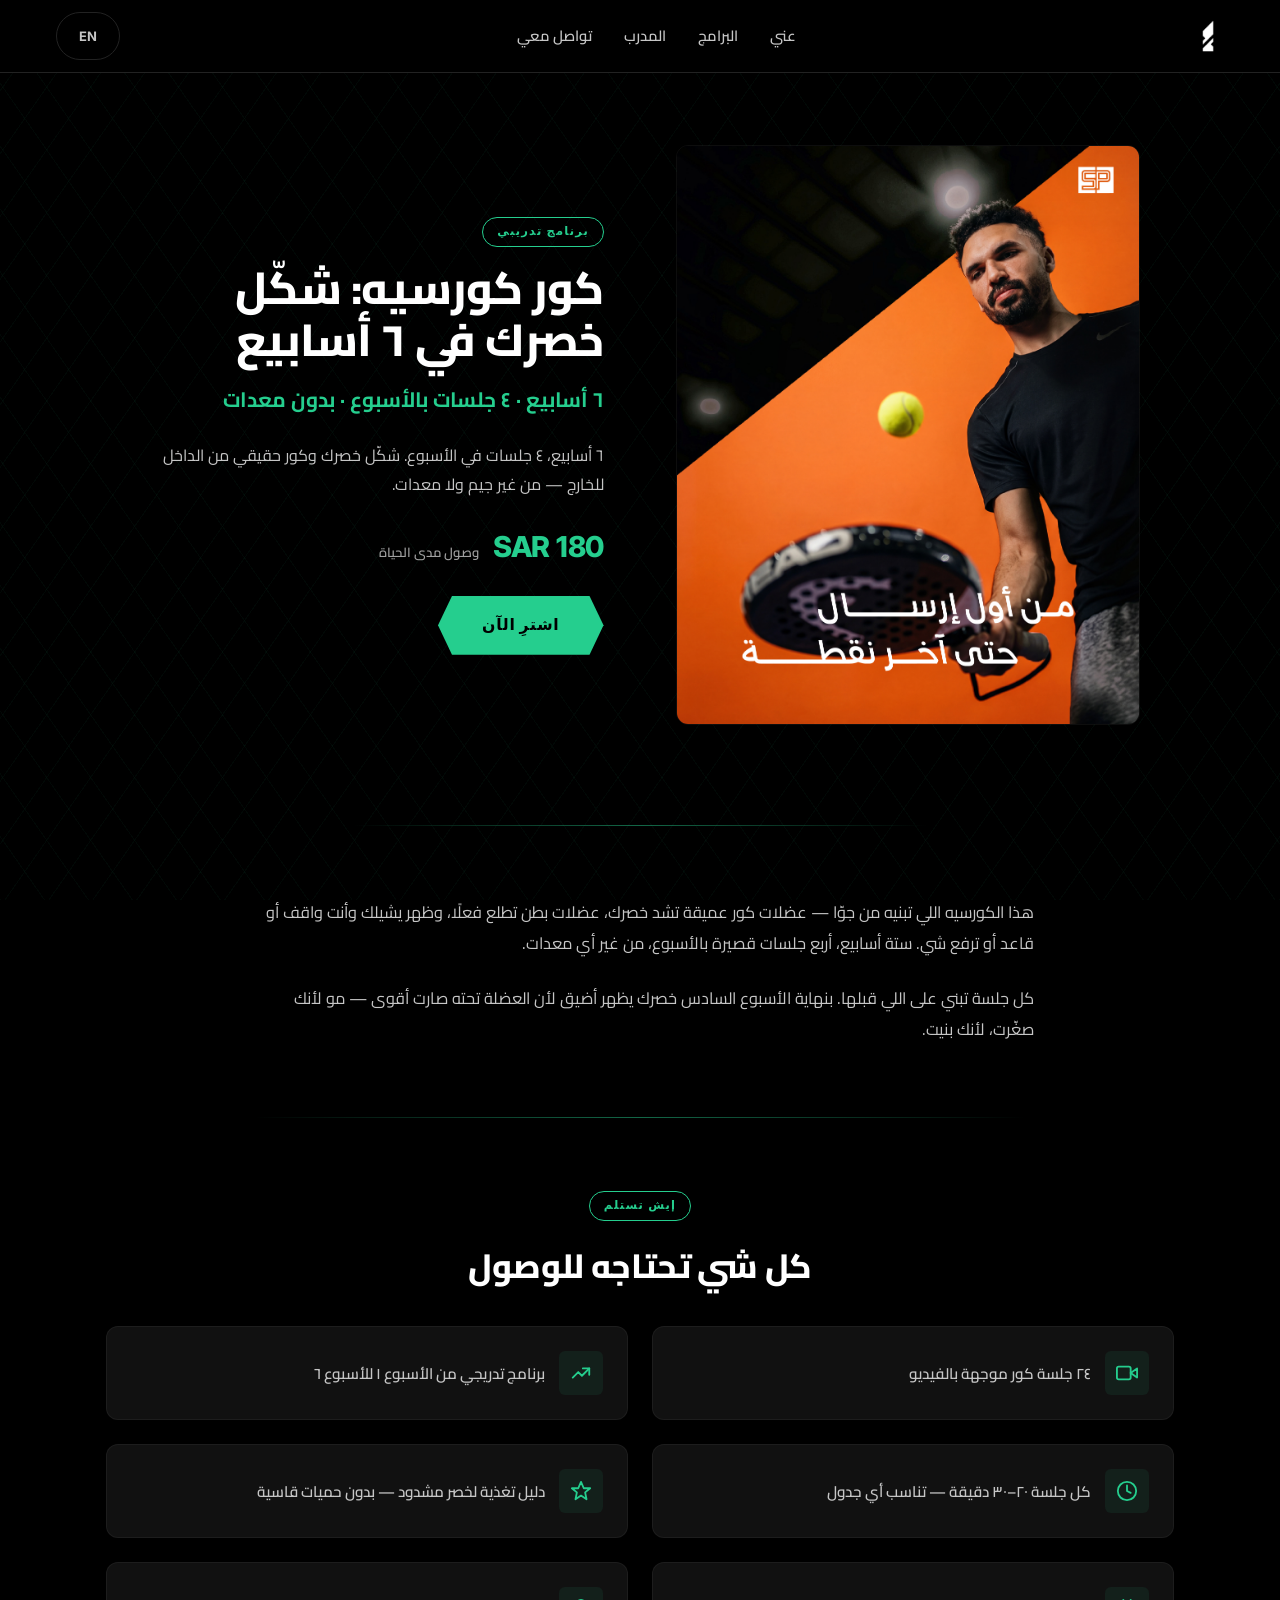
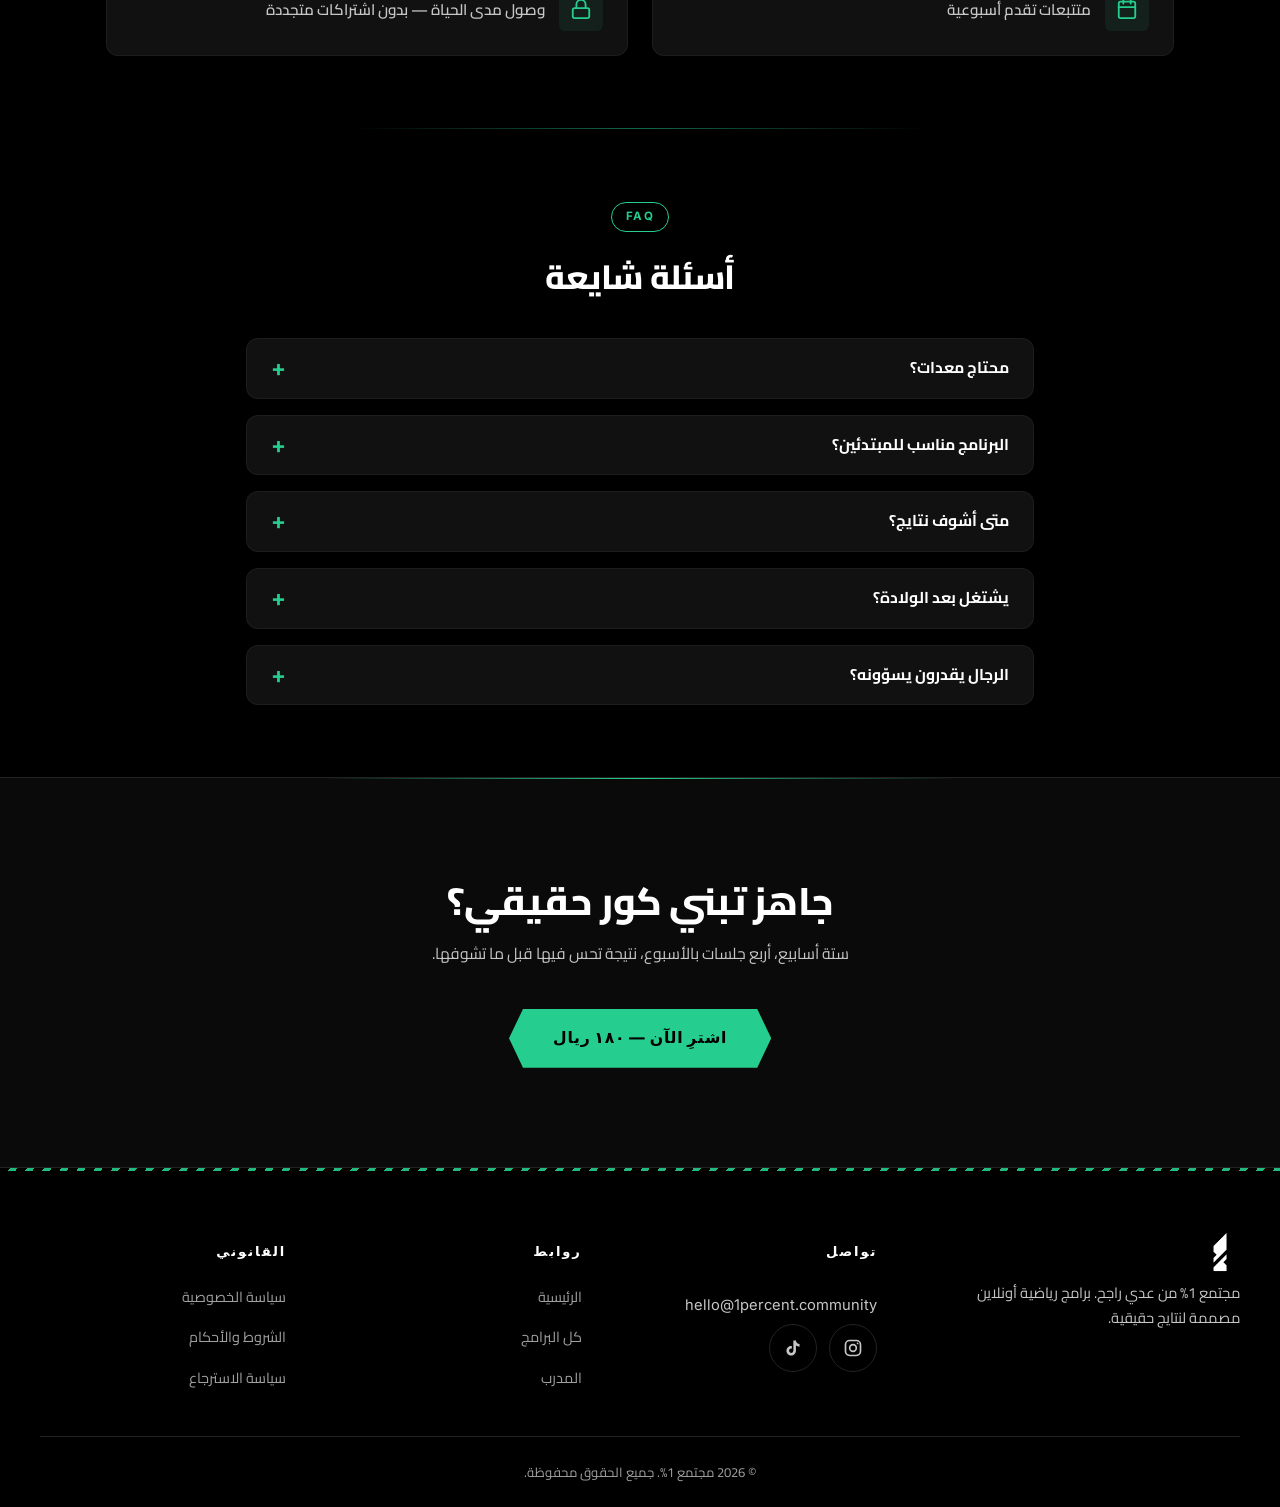
==== commit 9b0cae07: "Tracking Pixels: unified loader for 6 providers on all 4 pages Replaces the TikTok+Snapchat-only blo" ====
--- a/corset-core/index.html
+++ b/corset-core/index.html
@@ -17,6 +17,64 @@
 <link rel="preconnect" href="https://fonts.gstatic.com" crossorigin>
 <link href="https://fonts.googleapis.com/css2?family=Cairo:wght@400;600;700;800&family=Inter:wght@400;600;700;800&display=swap" rel="stylesheet">
 <link rel="stylesheet" href="/assets/css/style.css">
+<!-- ==================== Tracking Pixels ====================
+     All tracking IDs come from site_content.json homepage.tracking.* and are
+     patched into the meta `content` attributes at deploy time. Each loader
+     branch below short-circuits when its ID is empty — no network calls,
+     no errors. Edit IDs from the dashboard Settings page.
+     ======================================================== -->
+<meta name="google-site-verification" content="" data-editable-content="homepage.tracking.google_site_verification">
+<meta name="ga4-measurement-id" content="" data-editable-content="homepage.tracking.ga4_measurement_id">
+<meta name="gtm-container-id" content="" data-editable-content="homepage.tracking.gtm_container_id">
+<meta name="meta-pixel-id" content="" data-editable-content="homepage.tracking.meta_pixel_id">
+<meta name="tiktok-pixel-id" content="" data-editable-content="homepage.tracking.tiktok_pixel_id">
+<meta name="snapchat-pixel-id" content="" data-editable-content="homepage.tracking.snapchat_pixel_id">
+<script>
+(function(){
+  function m(name){var el=document.querySelector('meta[name="'+name+'"]');return el&&el.content?el.content.trim():'';}
+  var ga4Id=m('ga4-measurement-id'), gtmId=m('gtm-container-id'), metaPixelId=m('meta-pixel-id'),
+      tiktokId=m('tiktok-pixel-id'), snapchatId=m('snapchat-pixel-id');
+
+  // Google Analytics 4 (gtag.js)
+  if (ga4Id) {
+    var s=document.createElement('script');s.async=!0;s.src='https://www.googletagmanager.com/gtag/js?id='+encodeURIComponent(ga4Id);
+    document.head.appendChild(s);
+    window.dataLayer=window.dataLayer||[];
+    function gtag(){window.dataLayer.push(arguments);}
+    gtag('js',new Date());
+    gtag('config',ga4Id);
+  }
+
+  // Google Tag Manager (umbrella loader)
+  if (gtmId) {
+    (function(w,d,s,l,i){w[l]=w[l]||[];w[l].push({'gtm.start':new Date().getTime(),event:'gtm.js'});
+    var f=d.getElementsByTagName(s)[0],j=d.createElement(s),dl=l!='dataLayer'?'&l='+l:'';j.async=true;
+    j.src='https://www.googletagmanager.com/gtm.js?id='+i+dl;f.parentNode.insertBefore(j,f);
+    })(window,document,'script','dataLayer',gtmId);
+  }
+
+  // Meta (Facebook) Pixel
+  if (metaPixelId) {
+    !function(f,b,e,v,n,t,s){if(f.fbq)return;n=f.fbq=function(){n.callMethod?n.callMethod.apply(n,arguments):n.queue.push(arguments)};if(!f._fbq)f._fbq=n;n.push=n;n.loaded=!0;n.version='2.0';n.queue=[];t=b.createElement(e);t.async=!0;t.src=v;s=b.getElementsByTagName(e)[0];s.parentNode.insertBefore(t,s)}(window,document,'script','https://connect.facebook.net/en_US/fbevents.js');
+    fbq('init',metaPixelId);fbq('track','PageView');
+  }
+
+  // TikTok Pixel
+  if (tiktokId) {
+    !function (w, d, t) {
+      w.TiktokAnalyticsObject=t;var ttq=w[t]=w[t]||[];ttq.methods=["page","track","identify","instances","debug","on","off","once","ready","alias","group","enableCookie","disableCookie"],ttq.setAndDefer=function(t,e){t[e]=function(){t.push([e].concat(Array.prototype.slice.call(arguments,0)))}};for(var i=0;i<ttq.methods.length;i++)ttq.setAndDefer(ttq,ttq.methods[i]);ttq.instance=function(t){for(var e=ttq._i[t]||[],n=0;n<ttq.methods.length;n++)ttq.setAndDefer(e,ttq.methods[n]);return e},ttq.load=function(e,n){var i="https://analytics.tiktok.com/i18n/pixel/events.js";ttq._i=ttq._i||{},ttq._i[e]=[],ttq._i[e]._u=i,ttq._t=ttq._t||{},ttq._t[e]=+new Date,ttq._o=ttq._o||{},ttq._o[e]=n||{};var o=document.createElement("script");o.type="text/javascript",o.async=!0,o.src=i+"?sdkid="+e+"&lib="+t;var a=document.getElementsByTagName("script")[0];a.parentNode.insertBefore(o,a)};
+      ttq.load(tiktokId); ttq.page();
+    }(window, document, 'ttq');
+  }
+
+  // Snapchat Pixel
+  if (snapchatId) {
+    (function(e,t,n){if(e.snaptr)return;var a=e.snaptr=function(){a.handleRequest?a.handleRequest.apply(a,arguments):a.queue.push(arguments)};a.queue=[];var s='script';var r=t.createElement(s);r.async=!0;r.src=n;var u=t.getElementsByTagName(s)[0];u.parentNode.insertBefore(r,u)})(window,document,'https://sc-static.net/scevent.min.js');
+    snaptr('init',snapchatId);snaptr('track','PAGE_VIEW');
+  }
+})();
+</script>
+<!-- ==================== /Tracking Pixels ==================== -->
 </head>
 <body>
 
@@ -71,16 +129,16 @@
     </figure>
     <div class="program-hero-body">
       <span class="program-hero-kicker">
-        <span data-lang="ar">برنامج تدريبي</span>
-        <span data-lang="en">Training Program</span>
+        <span data-lang="ar" data-editable="programs_pages.corset_core.hero.kicker.ar">برنامج تدريبي</span>
+        <span data-lang="en" data-editable="programs_pages.corset_core.hero.kicker.en">Training Program</span>
       </span>
       <h1 class="program-hero-title">
         <span data-lang="ar" data-editable="programs.corset_core.title.ar">كور كورسيه: شكّل خصرك في ٦ أسابيع</span>
         <span data-lang="en" data-editable="programs.corset_core.title.en">Corset Core: 6-Week Waist &amp; Ab Sculpt</span>
       </h1>
       <p class="program-hero-sub">
-        <span data-lang="ar">٦ أسابيع · ٤ جلسات بالأسبوع · بدون معدات</span>
-        <span data-lang="en">6 Weeks · 4 Sessions a Week · No Equipment</span>
+        <span data-lang="ar" data-editable="programs_pages.corset_core.hero.sub.ar">٦ أسابيع · ٤ جلسات بالأسبوع · بدون معدات</span>
+        <span data-lang="en" data-editable="programs_pages.corset_core.hero.sub.en">6 Weeks · 4 Sessions a Week · No Equipment</span>
       </p>
       <p class="program-hero-desc">
         <span data-lang="ar" data-editable="programs.corset_core.description.ar">٦ أسابيع، ٤ جلسات في الأسبوع. شكّل خصرك وكور حقيقي من الداخل للخارج — من غير جيم ولا معدات.</span>
@@ -104,8 +162,8 @@
 <!-- ==================== Full Description ==================== -->
 <section class="program-description">
   <p>
-    <span data-lang="ar">هذا الكورسيه اللي تبنيه من جوّا — عضلات كور عميقة تشد خصرك، عضلات بطن تطلع فعلًا، وظهر يشيلك وأنت واقف أو قاعد أو ترفع شي. ستة أسابيع، أربع جلسات قصيرة بالأسبوع، من غير أي معدات.</span>
-    <span data-lang="en">This is the corset you build from the inside — deep core that pulls your midsection in, abs that actually show, a spine that holds you up when you stand, sit, and lift. Six weeks, four short sessions a week, no equipment.</span>
+    <span data-lang="ar" data-editable="programs_pages.corset_core.description.paragraphs.0.ar">هذا الكورسيه اللي تبنيه من جوّا — عضلات كور عميقة تشد خصرك، عضلات بطن تطلع فعلًا، وظهر يشيلك وأنت واقف أو قاعد أو ترفع شي. ستة أسابيع، أربع جلسات قصيرة بالأسبوع، من غير أي معدات.</span>
+    <span data-lang="en" data-editable="programs_pages.corset_core.description.paragraphs.0.en">This is the corset you build from the inside — deep core that pulls your midsection in, abs that actually show, a spine that holds you up when you stand, sit, and lift. Six weeks, four short sessions a week, no equipment.</span>
   </p>
   <p>
     <span data-lang="ar">كل جلسة تبني على اللي قبلها. بنهاية الأسبوع السادس خصرك يظهر أضيق لأن العضلة تحته صارت أقوى — مو لأنك صغّرت، لأنك بنيت.</span>
@@ -117,7 +175,7 @@
 <section class="benefits-section">
   <div class="section-head">
     <span class="section-label">
-      <span data-lang="ar">إيش تستلم</span>
+      <span data-lang="ar" data-editable="programs_pages.corset_core.benefits.section_label.ar">إيش تستلم</span>
       <span data-lang="en">What you get</span>
     </span>
     <h2 class="section-title">
@@ -213,8 +271,8 @@
   <div class="section-head">
     <span class="section-label">FAQ</span>
     <h2 class="section-title">
-      <span data-lang="ar">أسئلة شايعة</span>
-      <span data-lang="en">Common questions</span>
+      <span data-lang="ar" data-editable="programs_pages.corset_core.faq.title.ar">أسئلة شايعة</span>
+      <span data-lang="en" data-editable="programs_pages.corset_core.faq.title.en">Common questions</span>
     </h2>
   </div>
 
@@ -279,8 +337,8 @@
 <!-- ==================== Final CTA ==================== -->
 <section class="program-final-cta">
   <h2>
-    <span data-lang="ar">جاهز تبني كور حقيقي؟</span>
-    <span data-lang="en">Ready to build a real core?</span>
+    <span data-lang="ar" data-editable="programs_pages.corset_core.final_cta.title.ar">جاهز تبني كور حقيقي؟</span>
+    <span data-lang="en" data-editable="programs_pages.corset_core.final_cta.title.en">Ready to build a real core?</span>
   </h2>
   <p>
     <span data-lang="ar">ستة أسابيع، أربع جلسات بالأسبوع، نتيجة تحس فيها قبل ما تشوفها.</span>
--- a/assets/css/style.css
+++ b/assets/css/style.css
@@ -172,35 +172,74 @@
 .btn-lang:hover { color: var(--accent); border-color: var(--accent); }
 
 /* ══════════════════════════════════════════════════════════════════════
-   HERO — mobile: stacked, image on top, text below.
-   Desktop (≥768px): 2-column split, image one side, text the other.
+   HERO — full-bleed background image with text overlay.
+   The source composition has black negative space on the LEFT and the
+   subject (man + green circle + white lightning + triangle pattern) on
+   the RIGHT. The text block is pinned to the left edge via absolute
+   positioning in BOTH languages so the layout matches the composition.
+   Text direction inside the block still follows html[dir] — Arabic reads
+   right-to-left within the block, English left-to-right.
    ══════════════════════════════════════════════════════════════════════ */
 .hero {
   position: relative;
-  padding: 0 0 var(--space-xl);
-  text-align: center;
+  min-height: 85vh;
+  min-height: 85svh;
   overflow: hidden;
+  padding: 0;
+  background: linear-gradient(180deg, #1a1a1a 0%, #0a0a0a 100%);
 }
 .hero-img-wrap {
-  position: relative;
+  position: absolute;
+  inset: 0;
   width: 100%;
-  max-width: 100%;
-  aspect-ratio: 9 / 16;
-  max-height: 70vh;
+  height: 100%;
+  max-width: none;
+  max-height: none;
+  aspect-ratio: auto;
+  margin: 0;
   overflow: hidden;
-  background: linear-gradient(180deg, #1a1a1a 0%, #0a0a0a 100%);
-  margin: 0 0 var(--space-lg);
+  z-index: 0;
+  background: transparent;
 }
 .hero-img-wrap img {
   width: 100%;
   height: 100%;
   object-fit: cover;
-  object-position: center;
+  /* Subject sits in the right half of the source composition. Anchoring
+     the image at 75% x keeps the subject inside the right third of the
+     viewport regardless of aspect ratio. */
+  object-position: 75% center;
+}
+/* Scrim — darker on the LEFT where the text block sits, fading to
+   transparent over the subject on the right. Same in both languages. */
+.hero::after {
+  content: "";
+  position: absolute;
+  inset: 0;
+  z-index: 1;
+  pointer-events: none;
+  background: linear-gradient(
+    to right,
+    rgba(10, 10, 10, 0.85) 0%,
+    rgba(10, 10, 10, 0.55) 35%,
+    rgba(10, 10, 10, 0.15) 60%,
+    rgba(10, 10, 10, 0) 80%
+  );
 }
 .hero-body {
-  padding: 0 var(--space-sm);
-  max-width: 720px;
-  margin: 0 auto;
+  position: absolute;
+  z-index: 2;
+  top: 50%;
+  left: 0;
+  right: auto;
+  transform: translateY(-50%);
+  max-width: min(560px, 90vw);
+  padding: clamp(1.5rem, 6vw, 4rem) clamp(1.25rem, 5vw, 3rem);
+  margin: 0;
+  /* Inherit direction from <html> so Arabic text flows RTL and English
+     LTR within the block. Text-align: start makes the text hug its own
+     reading edge — the block itself stays pinned to the viewport left. */
+  text-align: start;
 }
 .hero-badge {
   display: inline-block;
@@ -214,28 +253,58 @@
   text-transform: uppercase;
   font-family: var(--font-en);
   margin: 0 0 var(--space-md);
+  background: rgba(0, 0, 0, 0.35);
+  backdrop-filter: blur(4px);
+  -webkit-backdrop-filter: blur(4px);
 }
 .hero-title {
-  font-size: 2.25rem;
+  font-size: clamp(2.2rem, 7vw, 4.2rem);
   font-weight: 800;
-  line-height: 1.15;
+  line-height: 1.1;
   margin: 0 0 var(--space-xs);
   color: var(--text);
   word-wrap: break-word;
   letter-spacing: -0.01em;
+  text-shadow: 0 2px 18px rgba(0, 0, 0, 0.55);
 }
 .hero-sub {
   color: var(--accent);
   font-weight: 700;
-  font-size: 1.1rem;
+  font-size: clamp(1rem, 2.6vw, 1.4rem);
   margin: 0 0 var(--space-sm);
+  text-shadow: 0 2px 10px rgba(0, 0, 0, 0.6);
 }
 .hero-desc {
-  color: var(--text-dim);
-  font-size: 0.98rem;
-  margin: 0 auto var(--space-lg);
-  max-width: 560px;
+  color: var(--text);
+  font-size: clamp(0.95rem, 1.6vw, 1.08rem);
+  margin: 0 0 var(--space-lg);
+  max-width: 48ch;
   line-height: 1.75;
+  text-shadow: 0 1px 6px rgba(0, 0, 0, 0.55);
+}
+/* Narrow viewports — tighten the scrim so text stays legible even when
+   the subject has drifted into the text area. */
+@media (max-width: 600px) {
+  .hero { min-height: 80vh; min-height: 80svh; }
+  .hero::after {
+    background: linear-gradient(
+      to right,
+      rgba(10, 10, 10, 0.88) 0%,
+      rgba(10, 10, 10, 0.62) 55%,
+      rgba(10, 10, 10, 0.28) 90%,
+      rgba(10, 10, 10, 0.15) 100%
+    );
+  }
+  html[dir="ltr"] .hero::after,
+  body.lang-en .hero::after {
+    background: linear-gradient(
+      to left,
+      rgba(10, 10, 10, 0.88) 0%,
+      rgba(10, 10, 10, 0.62) 55%,
+      rgba(10, 10, 10, 0.28) 90%,
+      rgba(10, 10, 10, 0.15) 100%
+    );
+  }
 }
 
 /* ══════════════════════════════════════════════════════════════════════
@@ -902,41 +971,17 @@
    ══════════════════════════════════════════════════════════════════════ */
 @media (min-width: 768px) {
   body { font-size: 17px; }
-  .hero-title { font-size: 3.2rem; }
-  .hero-sub { font-size: 1.3rem; }
-  .hero-desc { font-size: 1.05rem; }
+  /* Hero typography is fluid (clamp()) across all viewports — see base rules. */
   .section { padding: var(--space-2xl) var(--space-sm); }
   .section-title { font-size: 2.1rem; }
   .final-cta h2 { font-size: 2.6rem; }
   .programs-grid { grid-template-columns: 1fr 1fr; }
   .why-grid { grid-template-columns: repeat(2, 1fr); }
   .testimonials { grid-template-columns: 1fr 1fr; }
-  /* 2-column split: image 50%, text 50%. Grid flow respects html[dir],
-     so in RTL the image lands on the right automatically. */
-  .hero {
-    display: grid;
-    grid-template-columns: 1fr 1fr;
-    gap: var(--space-xl);
-    align-items: center;
-    max-width: 1200px;
-    margin: 0 auto;
-    padding: var(--space-xl) var(--space-lg);
-    text-align: start;
-  }
-  .hero-img-wrap {
-    width: 100%;
-    max-width: none;
-    margin: 0;
-    max-height: none;
-    aspect-ratio: 4 / 5;
-    border-radius: var(--radius-md);
-  }
-  .hero-body {
-    padding: 0;
-    max-width: none;
-    margin: 0;
-  }
-  .hero-desc { margin-inline: 0; }
+  /* Hero layout is full-bleed across all viewports (see base .hero rules).
+     Bump the body max-width at ≥768px so the text column breathes on
+     wider screens without overflowing the scrimmed area. */
+  .hero-body { max-width: 640px; }
   .footer-inner {
     grid-template-columns: 1.3fr 1fr 1fr 1.1fr;
     gap: var(--space-xl);
@@ -971,10 +1016,13 @@
   }
   html[dir="rtl"] .trainer-section[data-pos="right"] .trainer-layout { direction: ltr; }
   html[dir="rtl"] .trainer-section[data-pos="left"]  .trainer-layout { direction: rtl; }
-  .trainer-section[data-pos="right"] .trainer-meta,
-  html[dir="rtl"] .trainer-section[data-pos="left"] .trainer-meta {
-    direction: initial;
-  }
+  /* Text flow in the meta block always follows the html root direction.
+     The grid-level direction flips above are purely for column ORDER
+     (image vs text side) — the text itself must read in its natural
+     reading order, so Arabic is right-aligned and English left-aligned
+     regardless of which side the image lands on. */
+  html[dir="rtl"] .trainer-meta { direction: rtl; }
+  html:not([dir="rtl"]) .trainer-meta { direction: ltr; }
   .trainer-meta { text-align: start; }
   .trainer-social { justify-content: flex-start; }
   .contact-form { max-width: 420px; }
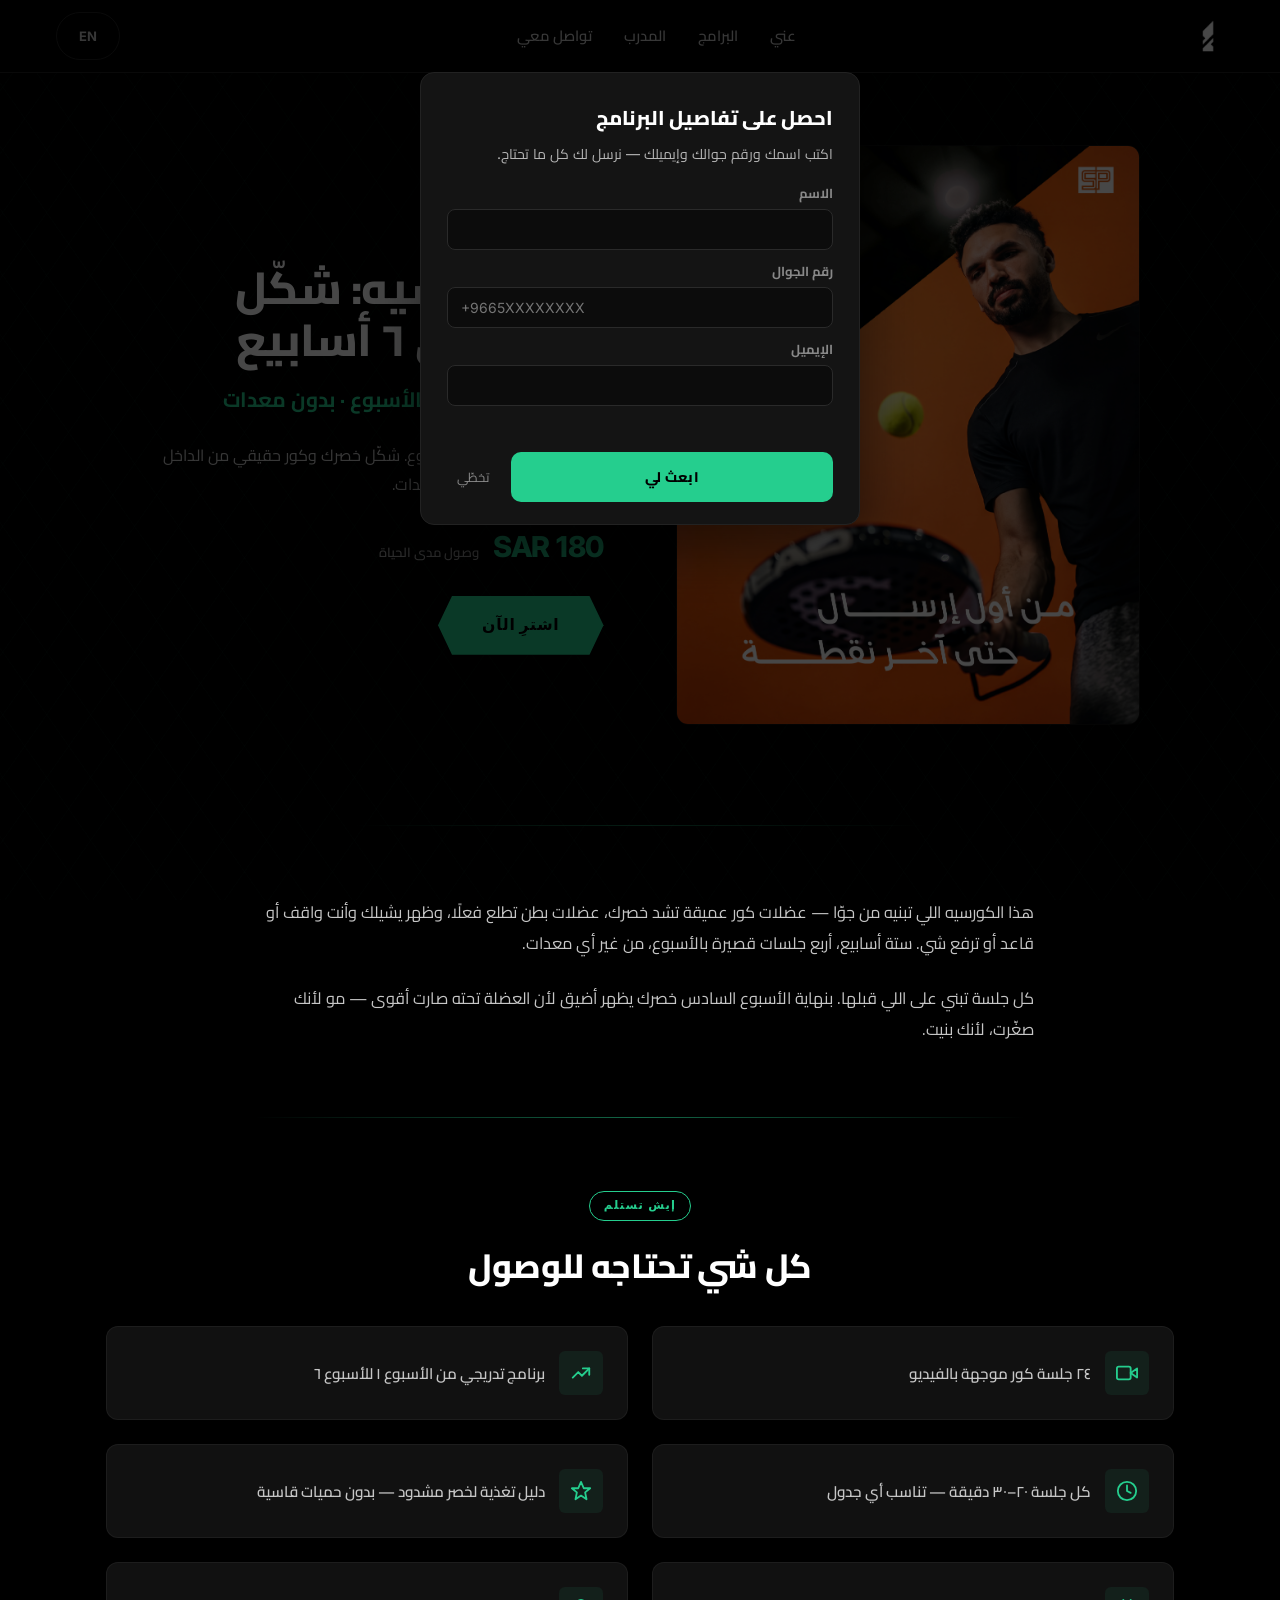
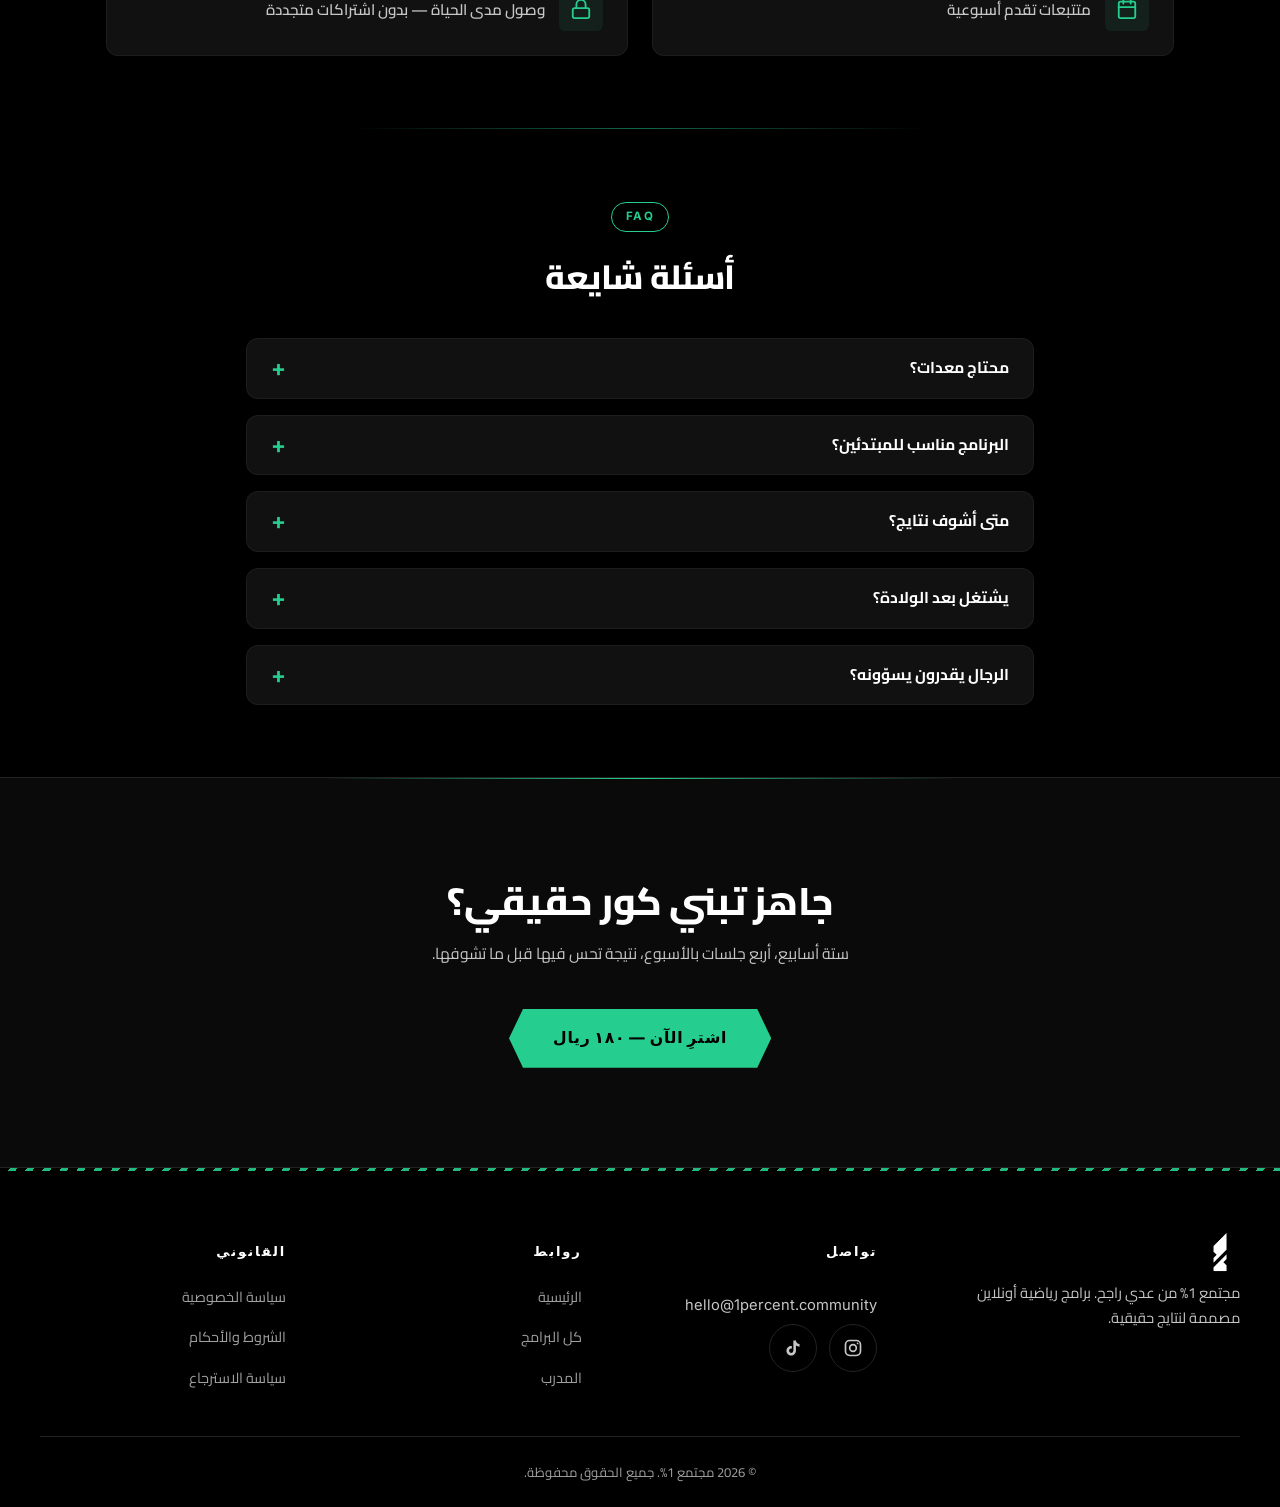
==== commit 091ea201: "Lead capture modal on program pages (v22 GHL Agent B1)" ====
--- a/corset-core/index.html
+++ b/corset-core/index.html
@@ -166,8 +166,8 @@
     <span data-lang="en" data-editable="programs_pages.corset_core.description.paragraphs.0.en">This is the corset you build from the inside — deep core that pulls your midsection in, abs that actually show, a spine that holds you up when you stand, sit, and lift. Six weeks, four short sessions a week, no equipment.</span>
   </p>
   <p>
-    <span data-lang="ar">كل جلسة تبني على اللي قبلها. بنهاية الأسبوع السادس خصرك يظهر أضيق لأن العضلة تحته صارت أقوى — مو لأنك صغّرت، لأنك بنيت.</span>
-    <span data-lang="en">Every session stacks on the last. By week six your waist looks narrower because the muscle underneath it got stronger — not because you got smaller, because you got built.</span>
+    <span data-lang="ar" data-editable="programs_pages.corset_core.description.paragraphs.1.ar">كل جلسة تبني على اللي قبلها. بنهاية الأسبوع السادس خصرك يظهر أضيق لأن العضلة تحته صارت أقوى — مو لأنك صغّرت، لأنك بنيت.</span>
+    <span data-lang="en" data-editable="programs_pages.corset_core.description.paragraphs.1.en">Every session stacks on the last. By week six your waist looks narrower because the muscle underneath it got stronger — not because you got smaller, because you got built.</span>
   </p>
 </section>
 
@@ -176,11 +176,11 @@
   <div class="section-head">
     <span class="section-label">
       <span data-lang="ar" data-editable="programs_pages.corset_core.benefits.section_label.ar">إيش تستلم</span>
-      <span data-lang="en">What you get</span>
+      <span data-lang="en" data-editable="programs_pages.corset_core.benefits.section_label.en">What you get</span>
     </span>
     <h2 class="section-title">
-      <span data-lang="ar">كل شي تحتاجه للوصول</span>
-      <span data-lang="en">Everything you need to finish</span>
+      <span data-lang="ar" data-editable="programs_pages.corset_core.benefits.title.ar">كل شي تحتاجه للوصول</span>
+      <span data-lang="en" data-editable="programs_pages.corset_core.benefits.title.en">Everything you need to finish</span>
     </h2>
   </div>
 
@@ -193,8 +193,8 @@
         </svg>
       </div>
       <p class="benefit-text">
-        <span data-lang="ar">٢٤ جلسة كور موجهة بالفيديو</span>
-        <span data-lang="en">24 guided core sessions on HD video</span>
+        <span data-lang="ar" data-editable="programs_pages.corset_core.benefits.items.0.text.ar">٢٤ جلسة كور موجهة بالفيديو</span>
+        <span data-lang="en" data-editable="programs_pages.corset_core.benefits.items.0.text.en">24 guided core sessions on HD video</span>
       </p>
     </div>
 
@@ -206,8 +206,8 @@
         </svg>
       </div>
       <p class="benefit-text">
-        <span data-lang="ar">برنامج تدريجي من الأسبوع ١ للأسبوع ٦</span>
-        <span data-lang="en">Progressive 6-week ladder — week 1 to week 6</span>
+        <span data-lang="ar" data-editable="programs_pages.corset_core.benefits.items.1.text.ar">برنامج تدريجي من الأسبوع ١ للأسبوع ٦</span>
+        <span data-lang="en" data-editable="programs_pages.corset_core.benefits.items.1.text.en">Progressive 6-week ladder — week 1 to week 6</span>
       </p>
     </div>
 
@@ -219,8 +219,8 @@
         </svg>
       </div>
       <p class="benefit-text">
-        <span data-lang="ar">كل جلسة ٢٠–٣٠ دقيقة — تناسب أي جدول</span>
-        <span data-lang="en">20–30 minute sessions — fits any schedule</span>
+        <span data-lang="ar" data-editable="programs_pages.corset_core.benefits.items.2.text.ar">كل جلسة ٢٠–٣٠ دقيقة — تناسب أي جدول</span>
+        <span data-lang="en" data-editable="programs_pages.corset_core.benefits.items.2.text.en">20–30 minute sessions — fits any schedule</span>
       </p>
     </div>
 
@@ -231,8 +231,8 @@
         </svg>
       </div>
       <p class="benefit-text">
-        <span data-lang="ar">دليل تغذية لخصر مشدود — بدون حميات قاسية</span>
-        <span data-lang="en">Lean-midsection nutrition guide — no crash diets</span>
+        <span data-lang="ar" data-editable="programs_pages.corset_core.benefits.items.3.text.ar">دليل تغذية لخصر مشدود — بدون حميات قاسية</span>
+        <span data-lang="en" data-editable="programs_pages.corset_core.benefits.items.3.text.en">Lean-midsection nutrition guide — no crash diets</span>
       </p>
     </div>
 
@@ -246,8 +246,8 @@
         </svg>
       </div>
       <p class="benefit-text">
-        <span data-lang="ar">متتبعات تقدم أسبوعية</span>
-        <span data-lang="en">Weekly progress trackers</span>
+        <span data-lang="ar" data-editable="programs_pages.corset_core.benefits.items.4.text.ar">متتبعات تقدم أسبوعية</span>
+        <span data-lang="en" data-editable="programs_pages.corset_core.benefits.items.4.text.en">Weekly progress trackers</span>
       </p>
     </div>
 
@@ -259,8 +259,8 @@
         </svg>
       </div>
       <p class="benefit-text">
-        <span data-lang="ar">وصول مدى الحياة — بدون اشتراكات متجددة</span>
-        <span data-lang="en">Lifetime access — no recurring fees</span>
+        <span data-lang="ar" data-editable="programs_pages.corset_core.benefits.items.5.text.ar">وصول مدى الحياة — بدون اشتراكات متجددة</span>
+        <span data-lang="en" data-editable="programs_pages.corset_core.benefits.items.5.text.en">Lifetime access — no recurring fees</span>
       </p>
     </div>
   </div>
@@ -279,56 +279,56 @@
   <div class="faq-list">
     <details class="faq-item">
       <summary>
-        <span data-lang="ar">محتاج معدات؟</span>
-        <span data-lang="en">Do I need equipment?</span>
+        <span data-lang="ar" data-editable="programs_pages.corset_core.faq.questions.0.question.ar">محتاج معدات؟</span>
+        <span data-lang="en" data-editable="programs_pages.corset_core.faq.questions.0.question.en">Do I need equipment?</span>
       </summary>
       <div class="faq-answer">
-        <span data-lang="ar">لا. بس سجادة تمرين — البرنامج كله بوزن الجسم.</span>
-        <span data-lang="en">No. Just a mat — the whole program is bodyweight-only.</span>
+        <span data-lang="ar" data-editable="programs_pages.corset_core.faq.questions.0.answer.ar">لا. بس سجادة تمرين — البرنامج كله بوزن الجسم.</span>
+        <span data-lang="en" data-editable="programs_pages.corset_core.faq.questions.0.answer.en">No. Just a mat — the whole program is bodyweight-only.</span>
       </div>
     </details>
 
     <details class="faq-item">
       <summary>
-        <span data-lang="ar">البرنامج مناسب للمبتدئين؟</span>
-        <span data-lang="en">Is this for beginners?</span>
+        <span data-lang="ar" data-editable="programs_pages.corset_core.faq.questions.1.question.ar">البرنامج مناسب للمبتدئين؟</span>
+        <span data-lang="en" data-editable="programs_pages.corset_core.faq.questions.1.question.en">Is this for beginners?</span>
       </summary>
       <div class="faq-answer">
-        <span data-lang="ar">ايوه. كل تمرين له نسخة أسهل — الأسبوع الأول يفترض إنك من الصفر.</span>
-        <span data-lang="en">Yes. Every move has a scaled version — week 1 assumes zero experience.</span>
+        <span data-lang="ar" data-editable="programs_pages.corset_core.faq.questions.1.answer.ar">ايوه. كل تمرين له نسخة أسهل — الأسبوع الأول يفترض إنك من الصفر.</span>
+        <span data-lang="en" data-editable="programs_pages.corset_core.faq.questions.1.answer.en">Yes. Every move has a scaled version — week 1 assumes zero experience.</span>
       </div>
     </details>
 
     <details class="faq-item">
       <summary>
-        <span data-lang="ar">متى أشوف نتايج؟</span>
-        <span data-lang="en">When will I see results?</span>
+        <span data-lang="ar" data-editable="programs_pages.corset_core.faq.questions.2.question.ar">متى أشوف نتايج؟</span>
+        <span data-lang="en" data-editable="programs_pages.corset_core.faq.questions.2.question.en">When will I see results?</span>
       </summary>
       <div class="faq-answer">
-        <span data-lang="ar">أغلب المتدربين يحسّون بتفعيل الكور بالأسبوع الثالث، وتغيير واضح بالخصر من الأسبوع الخامس للسادس.</span>
-        <span data-lang="en">Most people feel their core lock in by week 3 and see visible waist change by week 5–6.</span>
+        <span data-lang="ar" data-editable="programs_pages.corset_core.faq.questions.2.answer.ar">أغلب المتدربين يحسّون بتفعيل الكور بالأسبوع الثالث، وتغيير واضح بالخصر من الأسبوع الخامس للسادس.</span>
+        <span data-lang="en" data-editable="programs_pages.corset_core.faq.questions.2.answer.en">Most people feel their core lock in by week 3 and see visible waist change by week 5–6.</span>
       </div>
     </details>
 
     <details class="faq-item">
       <summary>
-        <span data-lang="ar">يشتغل بعد الولادة؟</span>
-        <span data-lang="en">Does it work postpartum?</span>
+        <span data-lang="ar" data-editable="programs_pages.corset_core.faq.questions.3.question.ar">يشتغل بعد الولادة؟</span>
+        <span data-lang="en" data-editable="programs_pages.corset_core.faq.questions.3.question.en">Does it work postpartum?</span>
       </summary>
       <div class="faq-answer">
-        <span data-lang="ar">ايوه — التدريج العميق للكور مصمم خصيصًا لاستعادة قوة الكور بعد الولادة. ابدأي من الأسبوع الأول من غير قفز.</span>
-        <span data-lang="en">Yes — the deep-core progression is built for restoring core strength postpartum. Start from week 1 and don't skip ahead.</span>
+        <span data-lang="ar" data-editable="programs_pages.corset_core.faq.questions.3.answer.ar">ايوه — التدريج العميق للكور مصمم خصيصًا لاستعادة قوة الكور بعد الولادة. ابدأي من الأسبوع الأول من غير قفز.</span>
+        <span data-lang="en" data-editable="programs_pages.corset_core.faq.questions.3.answer.en">Yes — the deep-core progression is built for restoring core strength postpartum. Start from week 1 and don't skip ahead.</span>
       </div>
     </details>
 
     <details class="faq-item">
       <summary>
-        <span data-lang="ar">الرجال يقدرون يسوّونه؟</span>
-        <span data-lang="en">Can men do this program?</span>
+        <span data-lang="ar" data-editable="programs_pages.corset_core.faq.questions.4.question.ar">الرجال يقدرون يسوّونه؟</span>
+        <span data-lang="en" data-editable="programs_pages.corset_core.faq.questions.4.question.en">Can men do this program?</span>
       </summary>
       <div class="faq-answer">
-        <span data-lang="ar">أكيد. "الكور كورسيه" اسم — التدريب مبني على تشريح كور متطابق للجنسين.</span>
-        <span data-lang="en">Absolutely. "Corset core" is naming — the training is built on core anatomy that's identical across genders.</span>
+        <span data-lang="ar" data-editable="programs_pages.corset_core.faq.questions.4.answer.ar">أكيد. "الكور كورسيه" اسم — التدريب مبني على تشريح كور متطابق للجنسين.</span>
+        <span data-lang="en" data-editable="programs_pages.corset_core.faq.questions.4.answer.en">Absolutely. "Corset core" is naming — the training is built on core anatomy that's identical across genders.</span>
       </div>
     </details>
   </div>
@@ -341,12 +341,12 @@
     <span data-lang="en" data-editable="programs_pages.corset_core.final_cta.title.en">Ready to build a real core?</span>
   </h2>
   <p>
-    <span data-lang="ar">ستة أسابيع، أربع جلسات بالأسبوع، نتيجة تحس فيها قبل ما تشوفها.</span>
-    <span data-lang="en">Six weeks, four sessions a week, a result you'll feel before you see it.</span>
+    <span data-lang="ar" data-editable="programs_pages.corset_core.final_cta.description.ar">ستة أسابيع، أربع جلسات بالأسبوع، نتيجة تحس فيها قبل ما تشوفها.</span>
+    <span data-lang="en" data-editable="programs_pages.corset_core.final_cta.description.en">Six weeks, four sessions a week, a result you'll feel before you see it.</span>
   </p>
   <a href="https://buy.stripe.com/28EdR9fWte9c9nid6R77O00" class="btn">
-    <span data-lang="ar">اشترِ الآن — ١٨٠ ريال</span>
-    <span data-lang="en">Buy Now — 180 SAR</span>
+    <span data-lang="ar" data-editable="programs_pages.corset_core.final_cta.cta_text.ar">اشترِ الآن — ١٨٠ ريال</span>
+    <span data-lang="en" data-editable="programs_pages.corset_core.final_cta.cta_text.en">Buy Now — 180 SAR</span>
   </a>
 </section>
 
@@ -440,6 +440,168 @@
   </div>
 </footer>
 
+<!-- LEAD_CAPTURE_MODAL_V1 — GHL lead capture, slug=corset-core -->
+<style>
+#lcModalRoot { position: fixed; inset: 0; z-index: 9999; display: none; }
+#lcModalRoot.open { display: block; }
+#lcModalBackdrop { position: absolute; inset: 0; background: rgba(0,0,0,0.72); }
+#lcModalCard {
+  position: relative; max-width: 440px; margin: 8vh auto 0;
+  background: #141414; color: #f3f3f3; border: 1px solid #222; border-radius: 14px;
+  padding: 28px 26px 22px; box-shadow: 0 24px 60px rgba(0,0,0,0.5);
+  font-family: 'Inter', 'Cairo', system-ui, sans-serif;
+}
+html[dir=rtl] #lcModalCard { text-align: right; }
+#lcModalCard h3 { font-size: 20px; font-weight: 800; margin: 0 0 8px; color: #fff; }
+#lcModalCard p.lc-sub { font-size: 14px; color: #b6b6b6; margin: 0 0 18px; line-height: 1.5; }
+#lcModalCard label { display: block; font-size: 11px; letter-spacing: 1px; text-transform: uppercase; color: #888; margin: 10px 0 5px; font-weight: 700; }
+html[dir=rtl] #lcModalCard label { letter-spacing: 0; text-transform: none; font-size: 13px; }
+#lcModalCard input {
+  width: 100%; box-sizing: border-box; background: #0c0c0c; border: 1px solid #2a2a2a;
+  border-radius: 8px; padding: 11px 13px; color: #fff; font-size: 14px; font-family: inherit;
+  transition: border-color .2s;
+}
+#lcModalCard input:focus { outline: none; border-color: #25CE8E; }
+#lcModalCard .lc-honey { position: absolute !important; left: -9999px !important; opacity: 0; pointer-events: none; height: 0; width: 0; }
+#lcModalCard .lc-actions { display: flex; align-items: center; gap: 12px; margin-top: 18px; }
+#lcModalCard button.lc-submit {
+  flex: 1; background: #25CE8E; color: #000; font-weight: 800; border: none;
+  border-radius: 10px; padding: 13px 18px; font-size: 14px; cursor: pointer;
+  font-family: inherit; letter-spacing: 0.3px; transition: background .2s, transform .1s;
+}
+#lcModalCard button.lc-submit:hover:not(:disabled) { background: #1FB77D; transform: translateY(-1px); }
+#lcModalCard button.lc-submit:disabled { opacity: 0.6; cursor: wait; }
+#lcModalCard button.lc-skip {
+  background: transparent; color: #888; border: none; cursor: pointer;
+  font-size: 13px; font-family: inherit; padding: 8px 10px;
+}
+#lcModalCard button.lc-skip:hover { color: #fff; }
+#lcModalCard .lc-err { color: #ff6b6b; font-size: 13px; margin-top: 10px; min-height: 18px; }
+#lcModalCard .lc-ok { color: #25CE8E; font-size: 13px; margin-top: 10px; }
+</style>
+
+<div id="lcModalRoot" role="dialog" aria-modal="true" aria-labelledby="lcModalTitle">
+  <div id="lcModalBackdrop" onclick="lcClose()"></div>
+  <div id="lcModalCard">
+    <h3 id="lcModalTitle">
+      <span data-lang="ar">احصل على تفاصيل البرنامج</span>
+      <span data-lang="en">Get the full program details</span>
+    </h3>
+    <p class="lc-sub">
+      <span data-lang="ar">اكتب اسمك ورقم جوالك وإيميلك — نرسل لك كل ما تحتاج.</span>
+      <span data-lang="en">Drop your name, mobile and email — we'll send you what you need.</span>
+    </p>
+    <form id="lcForm" onsubmit="return lcSubmit(event)" novalidate>
+      <label for="lcName"><span data-lang="ar">الاسم</span><span data-lang="en">Name</span></label>
+      <input type="text" id="lcName" name="name" required maxlength="120" autocomplete="name">
+      <label for="lcMobile"><span data-lang="ar">رقم الجوال</span><span data-lang="en">Mobile</span></label>
+      <input type="tel" id="lcMobile" name="mobile" required maxlength="32" autocomplete="tel" placeholder="+9665XXXXXXXX">
+      <label for="lcEmail"><span data-lang="ar">الإيميل</span><span data-lang="en">Email</span></label>
+      <input type="email" id="lcEmail" name="email" required maxlength="200" autocomplete="email">
+      <input type="text" class="lc-honey" name="website" tabindex="-1" autocomplete="off" aria-hidden="true">
+      <div class="lc-err" id="lcErr" aria-live="polite"></div>
+      <div class="lc-actions">
+        <button type="submit" class="lc-submit" id="lcSubmitBtn">
+          <span data-lang="ar">ابعث لي</span>
+          <span data-lang="en">Send me details</span>
+        </button>
+        <button type="button" class="lc-skip" onclick="lcClose()">
+          <span data-lang="ar">تخطّي</span>
+          <span data-lang="en">Skip</span>
+        </button>
+      </div>
+    </form>
+  </div>
+</div>
+
+<script>
+(function(){
+  var SLUG = 'corset-core';
+  var API = 'https://api.1percent.community/api/lead-capture';
+  var STORAGE_KEY = 'lead_captured_' + SLUG;
+
+  function $(id){ return document.getElementById(id); }
+
+  window.lcOpen = function(){
+    var root = $('lcModalRoot');
+    if (root) root.classList.add('open');
+  };
+  window.lcClose = function(){
+    var root = $('lcModalRoot');
+    if (root) root.classList.remove('open');
+  };
+
+  function validEmail(e){ return /^[^\s@]+@[^\s@]+\.[^\s@]+$/.test(e); }
+  function validMobile(m){ return /^\+?\d[\d\s\-()]{5,24}$/.test(m); }
+
+  window.lcSubmit = function(ev){
+    ev.preventDefault();
+    var name = $('lcName').value.trim();
+    var mobile = $('lcMobile').value.trim();
+    var email = $('lcEmail').value.trim();
+    var website = (document.querySelector('#lcForm input[name=website]') || {}).value || '';
+    var err = $('lcErr');
+    err.className = 'lc-err';
+    err.textContent = '';
+    if (!name) { err.textContent = 'Name required'; return false; }
+    if (!validMobile(mobile)) { err.textContent = 'Valid mobile required'; return false; }
+    if (!validEmail(email)) { err.textContent = 'Valid email required'; return false; }
+    var btn = $('lcSubmitBtn');
+    btn.disabled = true;
+    fetch(API, {
+      method: 'POST',
+      headers: {'Content-Type': 'application/json'},
+      body: JSON.stringify({name: name, mobile: mobile, email: email, program_slug: SLUG, website: website}),
+    }).then(function(r){ return r.json().then(function(j){ return {status: r.status, body: j}; }); })
+      .then(function(res){
+        if (res.body && res.body.ok) {
+          try { localStorage.setItem(STORAGE_KEY, Date.now().toString()); } catch(e){}
+          err.className = 'lc-ok';
+          err.textContent = 'Done — check your email.';
+          setTimeout(window.lcClose, 1200);
+        } else {
+          err.className = 'lc-err';
+          err.textContent = (res.body && res.body.error) ? ('Error: ' + res.body.error) : 'Submission failed';
+          btn.disabled = false;
+        }
+      })
+      .catch(function(e){
+        err.className = 'lc-err';
+        err.textContent = 'Network error — try again';
+        btn.disabled = false;
+      });
+    return false;
+  };
+
+  function firstVisitGate(){
+    try { if (localStorage.getItem(STORAGE_KEY)) return; } catch(e){ return; }
+    setTimeout(window.lcOpen, 1200);
+  }
+
+  function bindCheckoutGate(){
+    var links = document.querySelectorAll('a[href*="buy.stripe.com"]');
+    links.forEach(function(a){
+      a.addEventListener('click', function(ev){
+        try { if (localStorage.getItem(STORAGE_KEY)) return; } catch(e){ return; }
+        ev.preventDefault();
+        window.lcOpen();
+      });
+    });
+  }
+
+  if (document.readyState === 'loading') {
+    document.addEventListener('DOMContentLoaded', function(){
+      firstVisitGate();
+      bindCheckoutGate();
+    });
+  } else {
+    firstVisitGate();
+    bindCheckoutGate();
+  }
+})();
+</script>
+<!-- /LEAD_CAPTURE_MODAL_V1 -->
+
 <script src="/assets/js/main.js" defer></script>
 </body>
 </html>
